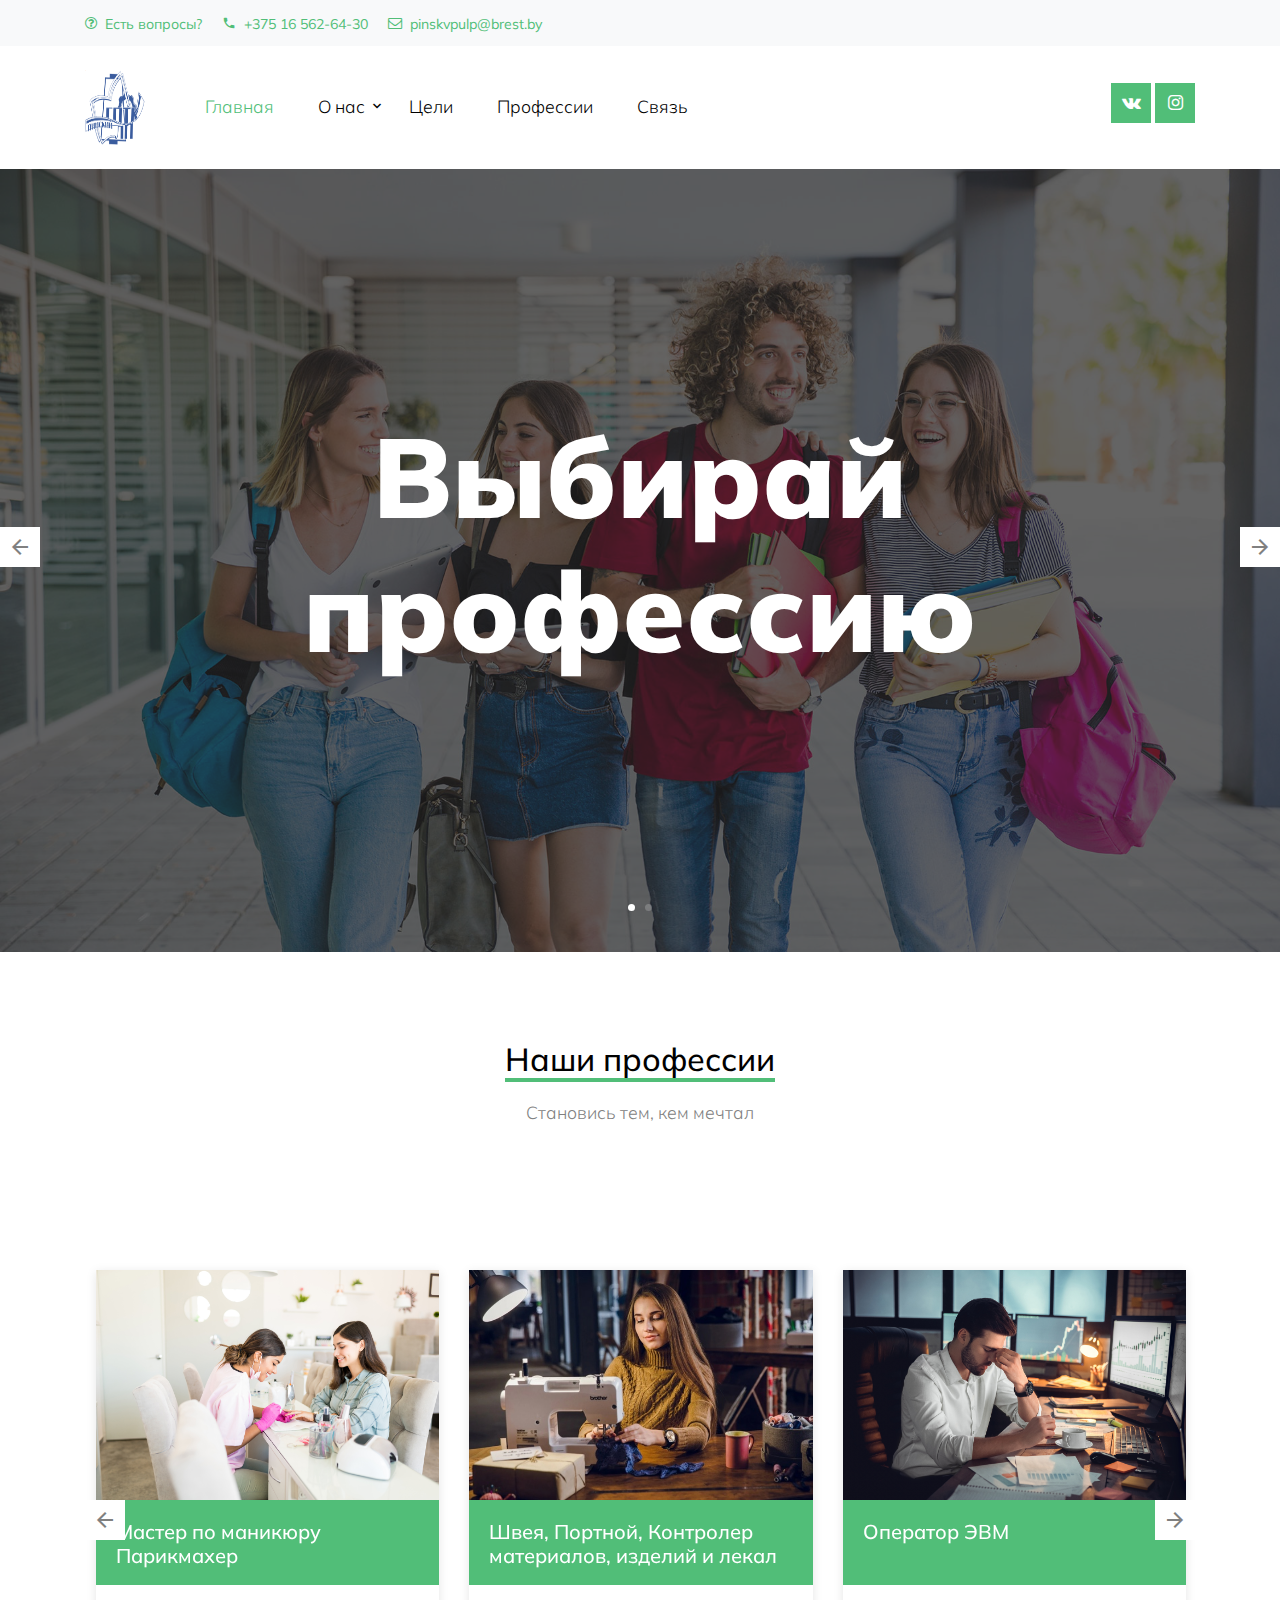
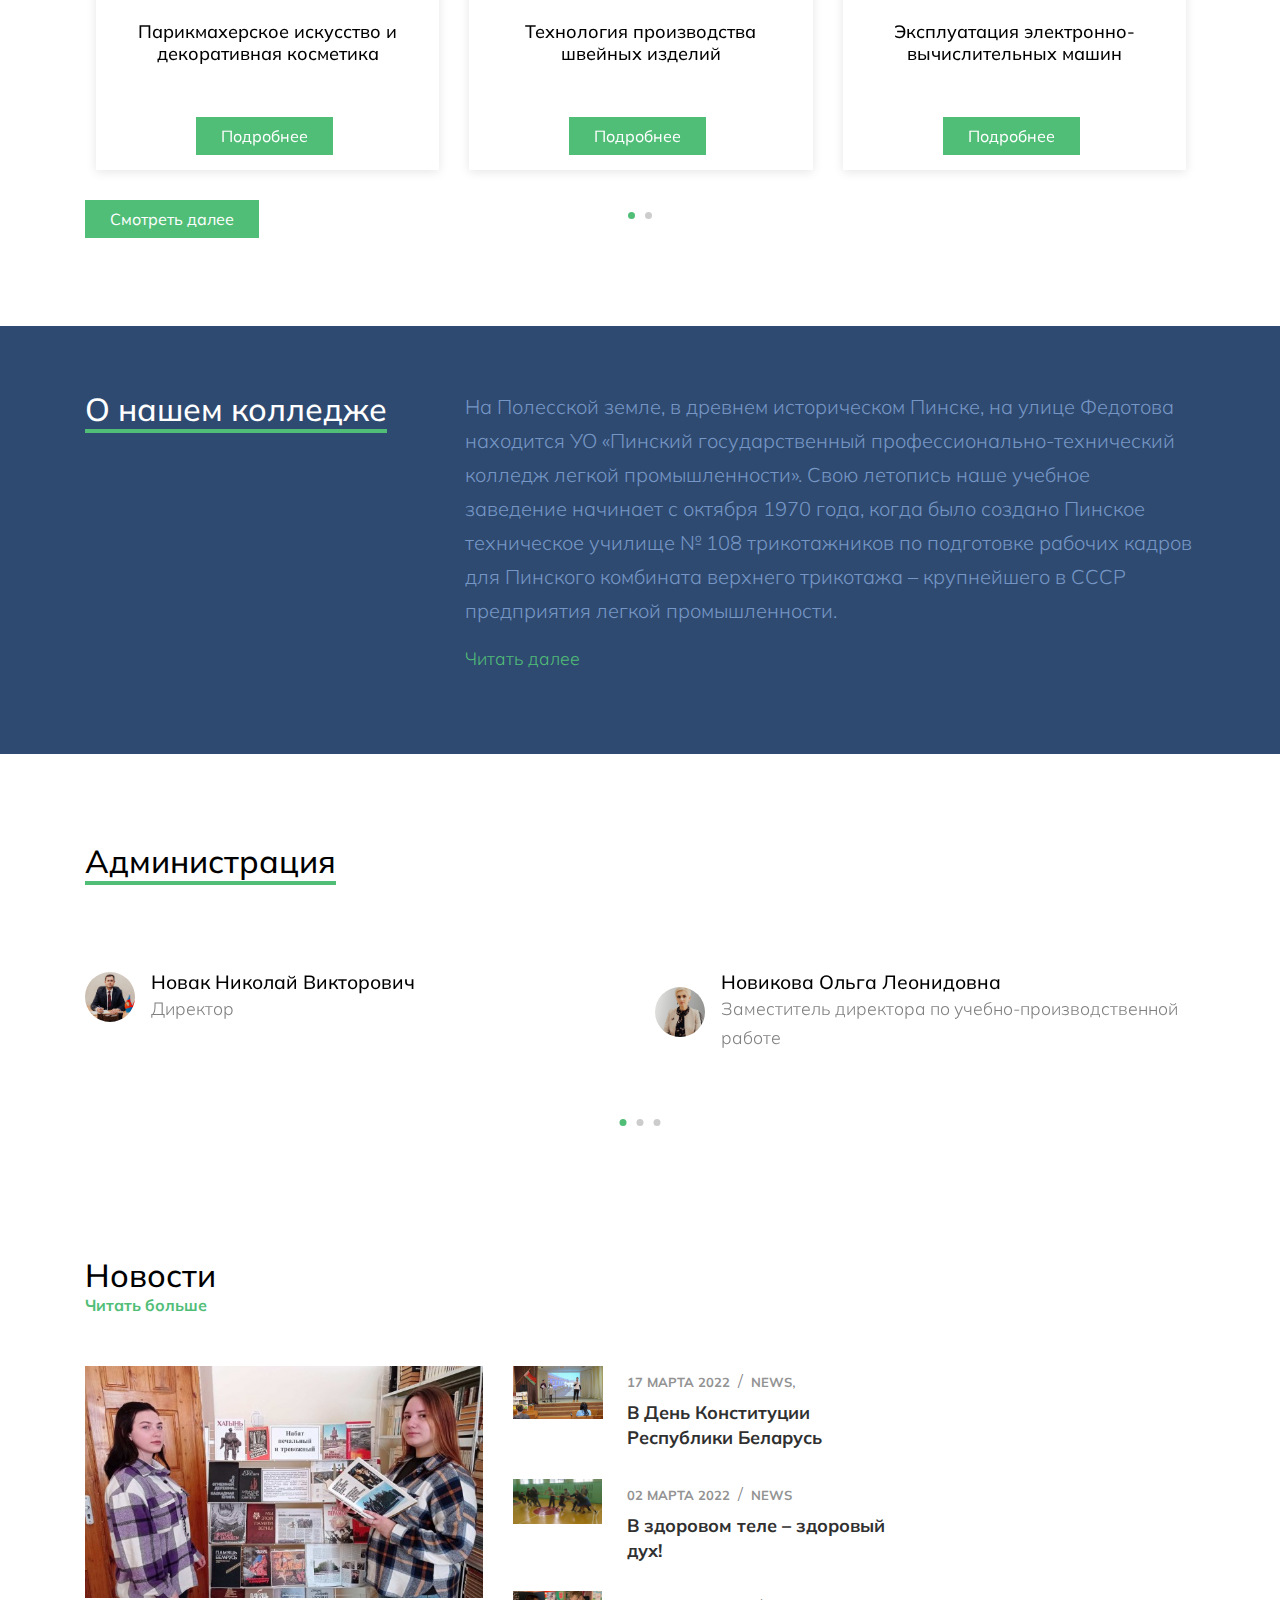
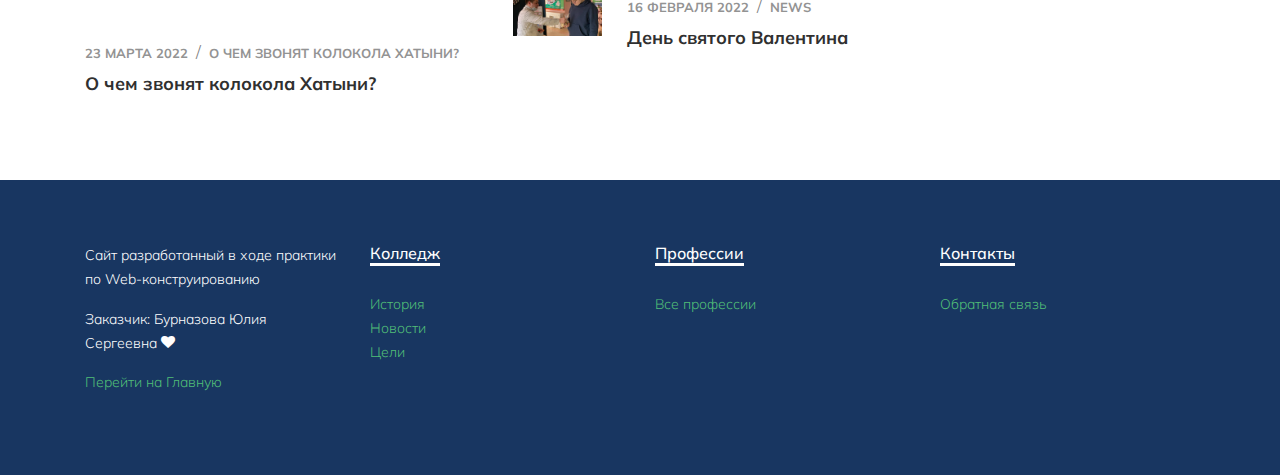
==== index.html @ fda90a4e "Add files via upload" ====
<!DOCTYPE html>
<html lang="en">

<head>
  <title>Выбирай профессию &mdash; выбирай будущее</title>
  <meta charset="utf-8">
  <meta name="viewport" content="width=device-width, initial-scale=1, shrink-to-fit=no">


  <link href="https://fonts.googleapis.com/css?family=Muli:300,400,700,900" rel="stylesheet">
  <link rel="stylesheet" href="fonts/icomoon/style.css">

  <link rel="stylesheet" href="css/bootstrap.min.css">
  <link rel="stylesheet" href="css/jquery-ui.css">
  <link rel="stylesheet" href="css/owl.carousel.min.css">
  <link rel="stylesheet" href="css/owl.theme.default.min.css">
  <link rel="stylesheet" href="css/owl.theme.default.min.css">

  <link rel="stylesheet" href="css/jquery.fancybox.min.css">

  <link rel="stylesheet" href="css/bootstrap-datepicker.css">

  <link rel="stylesheet" href="fonts/flaticon/font/flaticon.css">

  <link rel="stylesheet" href="css/aos.css">
  <link href="css/jquery.mb.YTPlayer.min.css" media="all" rel="stylesheet" type="text/css">

  <link rel="stylesheet" href="css/style.css">



</head>

<body data-spy="scroll" data-target=".site-navbar-target" data-offset="300">

  <div class="site-wrap">

    <div class="site-mobile-menu site-navbar-target">
      <div class="site-mobile-menu-header">
        <div class="site-mobile-menu-close mt-3">
          <span class="icon-close2 js-menu-toggle"></span>
        </div>
      </div>
      <div class="site-mobile-menu-body"></div>
    </div>


    <div class="py-2 bg-light">
      <div class="container">
        <div class="row align-items-center">
          <div class="col-lg-9 d-none d-lg-block">
            <a href="#" class="small mr-3"><span class="icon-question-circle-o mr-2"></span>Есть вопросы?</a> 
            <a href="#" class="small mr-3"><span class="icon-phone2 mr-2"></span>+375 16 562-64-30</a> 
            <a href="contact.html" class="small mr-3"><span class="icon-envelope-o mr-2"></span>pinskvpulp@brest.by</a> 
          </div>
        </div>
      </div>
    </div>
    <header class="site-navbar py-4 js-sticky-header site-navbar-target" role="banner">

      <div class="container">
        <div class="d-flex align-items-center">
          <div class="site-logo">
            <a href="index.html" class="d-block">
              <img src="images/logo.jpg" alt="Image" class="img-fluid bsimg">
            </a>
          </div>
          <div class="mr-auto">
            <nav class="site-navigation position-relative text-right" role="navigation">
              <ul class="site-menu main-menu js-clone-nav mr-auto d-none d-lg-block">
                <li class="active">
                  <a href="index.html" class="nav-link text-left">Главная</a>
                </li>
                <li class="has-children">
                  <a href="about.html" class="nav-link text-left">О нас</a>
                  <ul class="dropdown">
                    <li><a href="teachers.html">Учителя</a></li>
                    <li><a href="about.html">Колледж</a></li>
                  </ul>
                </li>
                <li>
                  <a href="admissions.html" class="nav-link text-left">Цели</a>
                </li>
                <li>
                  <a href="courses.html" class="nav-link text-left">Профессии</a>
                </li>
                <li>
                    <a href="contact.html" class="nav-link text-left">Связь</a>
                  </li>
              </ul>                                                                                                                                                                                                                                                                                          </ul>
            </nav>

          </div>
          <div class="ml-auto">
            <div class="social-wrap">
              <a href="https://vk.com/pinskgptklp"><span class="icon-vk"></span></a>
              <a href="#"><span class="icon-instagram"></span></a>
              

              <a href="#" class="d-inline-block d-lg-none site-menu-toggle js-menu-toggle text-black"><span
                class="icon-menu h3"></span></a>
            </div>
          </div>
         
        </div>
      </div>

    </header>

    
    <div class="hero-slide owl-carousel site-blocks-cover">
      <div class="intro-section" style="background-image: url('images/hero_1.jpg');">
        <div class="container">
          <div class="row align-items-center">
            <div class="col-lg-12 mx-auto text-center" data-aos="fade-up">
              <h1>Выбирай профессию</h1>
            </div>
          </div>
        </div>
      </div>

      <div class="intro-section" style="background-image: url('images/hero_1.jpg');">
        <div class="container">
          <div class="row align-items-center">
            <div class="col-lg-12 mx-auto text-center" data-aos="fade-up">
              <h1>Выбирай будущее</h1>
            </div>
          </div>
        </div>
      </div>

    </div>
    

    <div></div>
    

    <!-- Слайдер с процессиями -->
    <div class="site-section">
      <div class="container">


        <div class="row mb-5 justify-content-center text-center">
          <div class="col-lg-6 mb-5">
            <h2 class="section-title-underline mb-3">
              <span>Наши профессии</span>
            </h2>
            <p>Становись тем, кем мечтал</p>
          </div>
        </div>

        <div class="row">
          <div class="col-12">
              <div class="owl-slide-3 owl-carousel cart-prof">
                  <div class="course-1-item cart-profid">
                    <figure class="thumnail">
                      <a href="course-single.html"><img src="images/prof/manic.jpg" alt="Image" class="img-fluid img-cart "></a>
                      
                      <div class="category"><h3>Мастер по маникюру Парикмахер
                        
                        </h3></div>  
                    </figure>
                    <div class="course-1-content pb-4">
                      <h2>Парикмахерское искусство и декоративная косметика</h2>
                   
                      
                      <p><a href="course-single.html" class="btn btn-primary rounded-0 px-4 course-btn ">Подробнее</a></p>
                    </div>
                  </div>
      
                  <div class="course-1-item cart-profid">
                    <figure class="thumnail">
                      <a href="course-single.html"><img src="images/prof/shveia.jpg " alt="Image" class="img-fluid img-cart"></a>
                      
                      <div class="category"><h3>Швея, Портной, Контролер материалов, изделий и лекал </h3></div>  
                    </figure>
                    <div class="course-1-content pb-4">
                      <h2>Технология производства швейных изделий</h2>  
                      <p><a href="course-single.html" class="btn btn-primary rounded-0 px-4 course-btn">Подробнее</a></p>
                    </div>
                  </div>
      
                  <div class="course-1-item cart-profid">
                    <figure class="thumnail">
                      <a href="course-single.html"><img src="images/prof/operator.jpg" alt="Image" class="img-fluid img-cart"></a>
                     
                      <div class="category"><h3>Оператор ЭВМ</h3></div>  
                    </figure>
                    <div class="course-1-content pb-4">
                      <h2>Эксплуатация электронно-вычислительных машин</h2>
                    
                      <p><a href="courses-single.html" class="btn btn-primary rounded-0 px-4 course-btn">Подробнее</a></p>
                    </div>
                  </div>

                  <div class="course-1-item cart-profid">
                    <figure class="thumnail">
                        <a href="course-single.html"><img src="images/prof/programmist.jpg" alt="Image" class="img-fluid img-cart"></a>
                     
                      <div class="category"><h3>Техник-программист</h3></div>  
                    </figure>
                    <div class="course-1-content pb-4">
                      <h2>Техник-программист</h2>
                 
                      <p><a href="course-single.html" class="btn btn-primary rounded-0 px-4 course-btn">Подробнее</a></p>
                    </div>
                  </div>
      
                  <div class="course-1-item cart-profid">
                    <figure class="thumnail">
                        <a href="course-single.html"><img src="images/prof/vyzanie.jpg" alt="Image" class="img-fluid img-cart"></a>
                      
                      <div class="category text-"><h3>Вязальщица</h3></div>  
                    </figure>
                    <div class="course-1-content pb-4">
                      <h2>Вязальщица</h2>
                     
                      <p><a href="course-single.html" class="btn btn-primary rounded-0 px-4 course-btn">Подробнее</a></p>
                    </div>
                  </div>
      
                  <div class="course-1-item cart-profid">
                    <figure class="thumnail">
                        <a href="course-single.html"><img src="images/prof/texnic.jpg" alt="Image" class="img-fluid img-cart"></a>
                    
                      <div class="category"><h3>Техник-технолог  Мастер производственного обучения</h3></div>  
                    </figure>
                    <div class="course-1-content pb-4">
                      <h2>Техник-технолог</h2>
                  
                      <p><a href="course-single.html" class="btn btn-primary rounded-0 px-4 course-btn">Подробнее</a></p>
                    </div>
                  </div>
      
              </div>
              <a href="courses.html" class="btn btn-primary rounded-0 px-4">Смотреть далее</a>
      
          </div>
        
        </div>

        
        
      </div>
    </div>

    

    <!-- О нашем Колледже -->
    <div class="section-bg style-1" style="background-image: url('images/about_1.jpg');">
      <div class="container">
        <div class="row">
          <div class="col-lg-4">
            <h2 class="section-title-underline style-2">
              <span>О нашем колледже</span>
            </h2>
          </div>
          <div class="col-lg-8">
            <p class="lead">На Полесской земле, в древнем историческом Пинске, на улице Федотова находится УО «Пинский государственный профессионально-технический колледж легкой промышленности». Свою летопись наше учебное заведение начинает с октября 1970 года, когда было создано Пинское техническое училище № 108 трикотажников по подготовке рабочих кадров для Пинского комбината верхнего трикотажа – крупнейшего в СССР предприятия легкой промышленности.</p>
            
            <p><a href="admissions.html
              ">Читать далее</a></p>
          </div>
        </div>
      </div>
    </div>

   <!-- Администрация -->
  <div class="site-section">
      <div class="container">
        <div class="row mb-5">
          <div class="col-lg-4">
            <h2 class="section-title-underline">
              <span>Администрация</span>
            </h2>
          </div>
        </div>


        <div class="owl-slide owl-carousel">

          <div class="ftco-testimonial-1">
            <div class="ftco-testimonial-vcard d-flex align-items-center mb-4">
              <img src="images/person_1.jpg" alt="Image" class="img-fluid mr-3">
              <div>
                <h3>Новак Николай Викторович</h3>
                <span>Директор</span>
              </div>
            </div>
            
          </div>

          <div class="ftco-testimonial-1">
            <div class="ftco-testimonial-vcard d-flex align-items-center mb-4">
              <img src="images/person_2.jpg" alt="Image" class="img-fluid mr-3">
              <div>
                <h3>Новикова Ольга Леонидовна</h3>
                <span>Заместитель директора по учебно-производственной работе</span>
              </div>
            </div>
          </div>

          <div class="ftco-testimonial-1">
            <div class="ftco-testimonial-vcard d-flex align-items-center mb-4">
              <img src="images/person_3.jpg" alt="Image" class="img-fluid mr-3">
              <div>
                <h3>Курильчик Николай Васильевич</h3>
                <span>Заместитель директора по учебной работе</span>
              </div>
            </div>
          </div>

          <div class="ftco-testimonial-1">
            <div class="ftco-testimonial-vcard d-flex align-items-center mb-4">
              <img src="images/person_4.jpg" alt="Image" class="img-fluid mr-3">
              <div>
                <h3>Кулеш Эрика Эрнестовна</h3>
                <span>Заместитель директора по учебно-воспитательной работе</span>
              </div>
            </div>
        
          </div>

          <div class="ftco-testimonial-1">
            <div class="ftco-testimonial-vcard d-flex align-items-center mb-4">
              <img src="images/person_5.jpg" alt="Image" class="img-fluid mr-3">
              <div>
                <h3>Грамович Александр Васильевич</h3>
                <span>Заместитель директора по административно- хозяйственной работе</span>
              </div>
            </div>
          
          </div>

          <div class="ftco-testimonial-1">
            <div class="ftco-testimonial-vcard d-flex align-items-center mb-4">
              <img src="images/person_6.jpg" alt="Image" class="img-fluid mr-3">
              <div>
                <h3>Грамович Елена Евгеньевна</h3>
                <span>Старший мастер</span>
              </div>
            </div>
           
          </div>

        </div>
        
      </div>
    </div>
    

  


    <!-- Новости -->
    
    <div class="news-updates">
      <div class="container">
         
        <div class="row">
          <div class="col-lg-9">
             <div class="section-heading">
              <h2 class="text-black">Новости</h2>
              <a href="#">Читать больше</a>
            </div>
            <div class="row">
              <div class="col-lg-6">
                <div class="post-entry-big">
                  <a href="news-single.html" class="img-link"><img src="images/blog_large_1.jpg" alt="Image" class="img-fluid"></a>
                  <div class="post-content">
                    <div class="post-meta"> 
                      <a href="#">23 МАРТА 2022</a>
                      <span class="mx-1">/</span>
                      <a href="#">О чем звонят колокола Хатыни?</a>
                    </div>
                    <h3 class="post-heading"><a href="news-single.html">О чем звонят колокола Хатыни?</a></h3>
                  </div>
                </div>
              </div>
              <div class="col-lg-6">
                <div class="post-entry-big horizontal d-flex mb-4">
                  <a href="news-single.html" class="img-link mr-4"><img src="images/blog_large_2.jpg" alt="Image" class="img-fluid"></a>
                  <div class="post-content">
                    <div class="post-meta">
                      <a href="#">17 МАРТА 2022</a>
                      <span class="mx-1">/</span>
                      <a href="#">News</a>, 
                    </div>
                    <h3 class="post-heading"><a href="news-single.html">В День Конституции Республики Беларусь  </a></h3>
                  </div>
                </div>

                <div class="post-entry-big horizontal d-flex mb-4">
                  <a href="news-single.html" class="img-link mr-4"><img src="images/blog_large_3.jpg" alt="Image" class="img-fluid"></a>
                  <div class="post-content">
                    <div class="post-meta">
                      <a href="#">02 МАРТА 2022</a>
                      <span class="mx-1">/</span>
                      <a href="#">News</a>
                    </div>
                    <h3 class="post-heading"><a href="news-single.html">В здоровом теле – здоровый дух!</a></h3>
                  </div>
                </div>

                <div class="post-entry-big horizontal d-flex mb-4">
                  <a href="news-single.html" class="img-link mr-4"><img src="images/blog_large_4.jpg" alt="Image" class="img-fluid"></a>
                  <div class="post-content">
                    <div class="post-meta">
                      <a href="#">16 ФЕВРАЛЯ 2022</a>
                      <span class="mx-1">/</span>
                      <a href="#">News</a>
                    </div>
                    <h3 class="post-heading"><a href="news-single.html">День святого Валентина</a></h3>
                  </div>
                </div>
              </div>
            </div>
          </div>
          <!-- <div class="col-lg-3">         --///Video
            <div class="section-heading">
              <h2 class="text-black">Campus Videos</h2>
              <a href="#">View All Videos</a>
            </div>
            <a href="https://vimeo.com/45830194" class="video-1 mb-4" data-fancybox="" data-ratio="2">
              <span class="play">
                <span class="icon-play"></span>
              </span>
              <img src="images/course_5.jpg" alt="Image" class="img-fluid">
            </a>
            <a href="https://vimeo.com/45830194" class="video-1 mb-4" data-fancybox="" data-ratio="2">
                <span class="play">
                  <span class="icon-play"></span>
                </span>
                <img src="images/course_5.jpg" alt="Image" class="img-fluid">
              </a>
          </div>-->
        </div>
      </div>
    </div> 

     

    <div class="footer">
      <div class="container">
        <div class="row">
          <div class="col-lg-3">
            <p>Сайт разработанный в ходе практики по Web-конструированию</p>
            <p>Заказчик: Бурназова Юлия Сергеевна <i class="icon-heart" aria-hidden="true"></i></p>
            <p><a href="#">Перейти на Главную</a></p>
          </div>
          <div class="col-lg-3">
            <h3 class="footer-heading"><span>Колледж</span></h3>
            <ul class="list-unstyled">
              <li><a href="about.html">История</a></li>
              <li><a href="#">Новости</a></li>
              <li><a href="admissions.html">Цели</a></li>
            </ul>
          </div>
          <div class="col-lg-3">
            <h3 class="footer-heading"><span>Профессии</span></h3>
            <ul class="list-unstyled">
              <li><a href="#">Все профессии</a></li>
             
            </ul>
          </div>
          <div class="col-lg-3">
            <h3 class="footer-heading"><span>Контакты</span></h3>
            <ul class="list-unstyled">
              <li><a href="#">Обратная связь</a></li>
           
            </ul>
          </div>
        </div>

        
      </div>
    </div>
    

  </div>
  <!-- .site-wrap -->


  <!-- loader -->
  <div id="loader" class="show fullscreen"><svg class="circular" width="48px" height="48px"><circle class="path-bg" cx="24" cy="24" r="22" fill="none" stroke-width="4" stroke="#eeeeee"/><circle class="path" cx="24" cy="24" r="22" fill="none" stroke-width="4" stroke-miterlimit="10" stroke="#51be78"/></svg></div>

  <script src="js/jquery-3.3.1.min.js"></script>
  <script src="js/jquery-migrate-3.0.1.min.js"></script>
  <script src="js/jquery-ui.js"></script>
  <script src="js/popper.min.js"></script>
  <script src="js/bootstrap.min.js"></script>
  <script src="js/owl.carousel.min.js"></script>
  <script src="js/jquery.stellar.min.js"></script>
  <script src="js/jquery.countdown.min.js"></script>
  <script src="js/bootstrap-datepicker.min.js"></script>
  <script src="js/jquery.easing.1.3.js"></script>
  <script src="js/aos.js"></script>
  <script src="js/jquery.fancybox.min.js"></script>
  <script src="js/jquery.sticky.js"></script>
  <script src="js/jquery.mb.YTPlayer.min.js"></script>




  <script src="js/main.js"></script>

</body>

</html>
---- fonts/icomoon/style.css ----
@font-face {
  font-family: 'icomoon';
  src:  url('fonts/icomoon.eot?10si43');
  src:  url('fonts/icomoon.eot?10si43#iefix') format('embedded-opentype'),
    url('fonts/icomoon.ttf?10si43') format('truetype'),
    url('fonts/icomoon.woff?10si43') format('woff'),
    url('fonts/icomoon.svg?10si43#icomoon') format('svg');
  font-weight: normal;
  font-style: normal;
}

[class^="icon-"], [class*=" icon-"] {
  /* use !important to prevent issues with browser extensions that change fonts */
  font-family: 'icomoon' !important;
  speak: none;
  font-style: normal;
  font-weight: normal;
  font-variant: normal;
  text-transform: none;
  line-height: 1;

  /* Better Font Rendering =========== */
  -webkit-font-smoothing: antialiased;
  -moz-osx-font-smoothing: grayscale;
}

.icon-asterisk:before {
  content: "\f069";
}
.icon-plus:before {
  content: "\f067";
}
.icon-question:before {
  content: "\f128";
}
.icon-minus:before {
  content: "\f068";
}
.icon-glass:before {
  content: "\f000";
}
.icon-music:before {
  content: "\f001";
}
.icon-search:before {
  content: "\f002";
}
.icon-envelope-o:before {
  content: "\f003";
}
.icon-heart:before {
  content: "\f004";
}
.icon-star:before {
  content: "\f005";
}
.icon-star-o:before {
  content: "\f006";
}
.icon-user:before {
  content: "\f007";
}
.icon-film:before {
  content: "\f008";
}
.icon-th-large:before {
  content: "\f009";
}
.icon-th:before {
  content: "\f00a";
}
.icon-th-list:before {
  content: "\f00b";
}
.icon-check:before {
  content: "\f00c";
}
.icon-close:before {
  content: "\f00d";
}
.icon-remove:before {
  content: "\f00d";
}
.icon-times:before {
  content: "\f00d";
}
.icon-search-plus:before {
  content: "\f00e";
}
.icon-search-minus:before {
  content: "\f010";
}
.icon-power-off:before {
  content: "\f011";
}
.icon-signal:before {
  content: "\f012";
}
.icon-cog:before {
  content: "\f013";
}
.icon-gear:before {
  content: "\f013";
}
.icon-trash-o:before {
  content: "\f014";
}
.icon-home:before {
  content: "\f015";
}
.icon-file-o:before {
  content: "\f016";
}
.icon-clock-o:before {
  content: "\f017";
}
.icon-road:before {
  content: "\f018";
}
.icon-download:before {
  content: "\f019";
}
.icon-arrow-circle-o-down:before {
  content: "\f01a";
}
.icon-arrow-circle-o-up:before {
  content: "\f01b";
}
.icon-inbox:before {
  content: "\f01c";
}
.icon-play-circle-o:before {
  content: "\f01d";
}
.icon-repeat:before {
  content: "\f01e";
}
.icon-rotate-right:before {
  content: "\f01e";
}
.icon-refresh:before {
  content: "\f021";
}
.icon-list-alt:before {
  content: "\f022";
}
.icon-lock:before {
  content: "\f023";
}
.icon-flag:before {
  content: "\f024";
}
.icon-headphones:before {
  content: "\f025";
}
.icon-volume-off:before {
  content: "\f026";
}
.icon-volume-down:before {
  content: "\f027";
}
.icon-volume-up:before {
  content: "\f028";
}
.icon-qrcode:before {
  content: "\f029";
}
.icon-barcode:before {
  content: "\f02a";
}
.icon-tag:before {
  content: "\f02b";
}
.icon-tags:before {
  content: "\f02c";
}
.icon-book:before {
  content: "\f02d";
}
.icon-bookmark:before {
  content: "\f02e";
}
.icon-print:before {
  content: "\f02f";
}
.icon-camera:before {
  content: "\f030";
}
.icon-font:before {
  content: "\f031";
}
.icon-bold:before {
  content: "\f032";
}
.icon-italic:before {
  content: "\f033";
}
.icon-text-height:before {
  content: "\f034";
}
.icon-text-width:before {
  content: "\f035";
}
.icon-align-left:before {
  content: "\f036";
}
.icon-align-center:before {
  content: "\f037";
}
.icon-align-right:before {
  content: "\f038";
}
.icon-align-justify:before {
  content: "\f039";
}
.icon-list:before {
  content: "\f03a";
}
.icon-dedent:before {
  content: "\f03b";
}
.icon-outdent:before {
  content: "\f03b";
}
.icon-indent:before {
  content: "\f03c";
}
.icon-video-camera:before {
  content: "\f03d";
}
.icon-image:before {
  content: "\f03e";
}
.icon-photo:before {
  content: "\f03e";
}
.icon-picture-o:before {
  content: "\f03e";
}
.icon-pencil:before {
  content: "\f040";
}
.icon-map-marker:before {
  content: "\f041";
}
.icon-adjust:before {
  content: "\f042";
}
.icon-tint:before {
  content: "\f043";
}
.icon-edit:before {
  content: "\f044";
}
.icon-pencil-square-o:before {
  content: "\f044";
}
.icon-share-square-o:before {
  content: "\f045";
}
.icon-check-square-o:before {
  content: "\f046";
}
.icon-arrows:before {
  content: "\f047";
}
.icon-step-backward:before {
  content: "\f048";
}
.icon-fast-backward:before {
  content: "\f049";
}
.icon-backward:before {
  content: "\f04a";
}
.icon-play:before {
  content: "\f04b";
}
.icon-pause:before {
  content: "\f04c";
}
.icon-stop:before {
  content: "\f04d";
}
.icon-forward:before {
  content: "\f04e";
}
.icon-fast-forward:before {
  content: "\f050";
}
.icon-step-forward:before {
  content: "\f051";
}
.icon-eject:before {
  content: "\f052";
}
.icon-chevron-left:before {
  content: "\f053";
}
.icon-chevron-right:before {
  content: "\f054";
}
.icon-plus-circle:before {
  content: "\f055";
}
.icon-minus-circle:before {
  content: "\f056";
}
.icon-times-circle:before {
  content: "\f057";
}
.icon-check-circle:before {
  content: "\f058";
}
.icon-question-circle:before {
  content: "\f059";
}
.icon-info-circle:before {
  content: "\f05a";
}
.icon-crosshairs:before {
  content: "\f05b";
}
.icon-times-circle-o:before {
  content: "\f05c";
}
.icon-check-circle-o:before {
  content: "\f05d";
}
.icon-ban:before {
  content: "\f05e";
}
.icon-arrow-left:before {
  content: "\f060";
}
.icon-arrow-right:before {
  content: "\f061";
}
.icon-arrow-up:before {
  content: "\f062";
}
.icon-arrow-down:before {
  content: "\f063";
}
.icon-mail-forward:before {
  content: "\f064";
}
.icon-share:before {
  content: "\f064";
}
.icon-expand:before {
  content: "\f065";
}
.icon-compress:before {
  content: "\f066";
}
.icon-exclamation-circle:before {
  content: "\f06a";
}
.icon-gift:before {
  content: "\f06b";
}
.icon-leaf:before {
  content: "\f06c";
}
.icon-fire:before {
  content: "\f06d";
}
.icon-eye:before {
  content: "\f06e";
}
.icon-eye-slash:before {
  content: "\f070";
}
.icon-exclamation-triangle:before {
  content: "\f071";
}
.icon-warning:before {
  content: "\f071";
}
.icon-plane:before {
  content: "\f072";
}
.icon-calendar:before {
  content: "\f073";
}
.icon-random:before {
  content: "\f074";
}
.icon-comment:before {
  content: "\f075";
}
.icon-magnet:before {
  content: "\f076";
}
.icon-chevron-up:before {
  content: "\f077";
}
.icon-chevron-down:before {
  content: "\f078";
}
.icon-retweet:before {
  content: "\f079";
}
.icon-shopping-cart:before {
  content: "\f07a";
}
.icon-folder:before {
  content: "\f07b";
}
.icon-folder-open:before {
  content: "\f07c";
}
.icon-arrows-v:before {
  content: "\f07d";
}
.icon-arrows-h:before {
  content: "\f07e";
}
.icon-bar-chart:before {
  content: "\f080";
}
.icon-bar-chart-o:before {
  content: "\f080";
}
.icon-twitter-square:before {
  content: "\f081";
}
.icon-facebook-square:before {
  content: "\f082";
}
.icon-camera-retro:before {
  content: "\f083";
}
.icon-key:before {
  content: "\f084";
}
.icon-cogs:before {
  content: "\f085";
}
.icon-gears:before {
  content: "\f085";
}
.icon-comments:before {
  content: "\f086";
}
.icon-thumbs-o-up:before {
  content: "\f087";
}
.icon-thumbs-o-down:before {
  content: "\f088";
}
.icon-star-half:before {
  content: "\f089";
}
.icon-heart-o:before {
  content: "\f08a";
}
.icon-sign-out:before {
  content: "\f08b";
}
.icon-linkedin-square:before {
  content: "\f08c";
}
.icon-thumb-tack:before {
  content: "\f08d";
}
.icon-external-link:before {
  content: "\f08e";
}
.icon-sign-in:before {
  content: "\f090";
}
.icon-trophy:before {
  content: "\f091";
}
.icon-github-square:before {
  content: "\f092";
}
.icon-upload:before {
  content: "\f093";
}
.icon-lemon-o:before {
  content: "\f094";
}
.icon-phone:before {
  content: "\f095";
}
.icon-square-o:before {
  content: "\f096";
}
.icon-bookmark-o:before {
  content: "\f097";
}
.icon-phone-square:before {
  content: "\f098";
}
.icon-twitter:before {
  content: "\f099";
}
.icon-facebook:before {
  content: "\f09a";
}
.icon-facebook-f:before {
  content: "\f09a";
}
.icon-github:before {
  content: "\f09b";
}
.icon-unlock:before {
  content: "\f09c";
}
.icon-credit-card:before {
  content: "\f09d";
}
.icon-feed:before {
  content: "\f09e";
}
.icon-rss:before {
  content: "\f09e";
}
.icon-hdd-o:before {
  content: "\f0a0";
}
.icon-bullhorn:before {
  content: "\f0a1";
}
.icon-bell-o:before {
  content: "\f0a2";
}
.icon-certificate:before {
  content: "\f0a3";
}
.icon-hand-o-right:before {
  content: "\f0a4";
}
.icon-hand-o-left:before {
  content: "\f0a5";
}
.icon-hand-o-up:before {
  content: "\f0a6";
}
.icon-hand-o-down:before {
  content: "\f0a7";
}
.icon-arrow-circle-left:before {
  content: "\f0a8";
}
.icon-arrow-circle-right:before {
  content: "\f0a9";
}
.icon-arrow-circle-up:before {
  content: "\f0aa";
}
.icon-arrow-circle-down:before {
  content: "\f0ab";
}
.icon-globe:before {
  content: "\f0ac";
}
.icon-wrench:before {
  content: "\f0ad";
}
.icon-tasks:before {
  content: "\f0ae";
}
.icon-filter:before {
  content: "\f0b0";
}
.icon-briefcase:before {
  content: "\f0b1";
}
.icon-arrows-alt:before {
  content: "\f0b2";
}
.icon-group:before {
  content: "\f0c0";
}
.icon-users:before {
  content: "\f0c0";
}
.icon-chain:before {
  content: "\f0c1";
}
.icon-link:before {
  content: "\f0c1";
}
.icon-cloud:before {
  content: "\f0c2";
}
.icon-flask:before {
  content: "\f0c3";
}
.icon-cut:before {
  content: "\f0c4";
}
.icon-scissors:before {
  content: "\f0c4";
}
.icon-copy:before {
  content: "\f0c5";
}
.icon-files-o:before {
  content: "\f0c5";
}
.icon-paperclip:before {
  content: "\f0c6";
}
.icon-floppy-o:before {
  content: "\f0c7";
}
.icon-save:before {
  content: "\f0c7";
}
.icon-square:before {
  content: "\f0c8";
}
.icon-bars:before {
  content: "\f0c9";
}
.icon-navicon:before {
  content: "\f0c9";
}
.icon-reorder:before {
  content: "\f0c9";
}
.icon-list-ul:before {
  content: "\f0ca";
}
.icon-list-ol:before {
  content: "\f0cb";
}
.icon-strikethrough:before {
  content: "\f0cc";
}
.icon-underline:before {
  content: "\f0cd";
}
.icon-table:before {
  content: "\f0ce";
}
.icon-magic:before {
  content: "\f0d0";
}
.icon-truck:before {
  content: "\f0d1";
}
.icon-pinterest:before {
  content: "\f0d2";
}
.icon-pinterest-square:before {
  content: "\f0d3";
}
.icon-google-plus-square:before {
  content: "\f0d4";
}
.icon-google-plus:before {
  content: "\f0d5";
}
.icon-money:before {
  content: "\f0d6";
}
.icon-caret-down:before {
  content: "\f0d7";
}
.icon-caret-up:before {
  content: "\f0d8";
}
.icon-caret-left:before {
  content: "\f0d9";
}
.icon-caret-right:before {
  content: "\f0da";
}
.icon-columns:before {
  content: "\f0db";
}
.icon-sort:before {
  content: "\f0dc";
}
.icon-unsorted:before {
  content: "\f0dc";
}
.icon-sort-desc:before {
  content: "\f0dd";
}
.icon-sort-down:before {
  content: "\f0dd";
}
.icon-sort-asc:before {
  content: "\f0de";
}
.icon-sort-up:before {
  content: "\f0de";
}
.icon-envelope:before {
  content: "\f0e0";
}
.icon-linkedin:before {
  content: "\f0e1";
}
.icon-rotate-left:before {
  content: "\f0e2";
}
.icon-undo:before {
  content: "\f0e2";
}
.icon-gavel:before {
  content: "\f0e3";
}
.icon-legal:before {
  content: "\f0e3";
}
.icon-dashboard:before {
  content: "\f0e4";
}
.icon-tachometer:before {
  content: "\f0e4";
}
.icon-comment-o:before {
  content: "\f0e5";
}
.icon-comments-o:before {
  content: "\f0e6";
}
.icon-bolt:before {
  content: "\f0e7";
}
.icon-flash:before {
  content: "\f0e7";
}
.icon-sitemap:before {
  content: "\f0e8";
}
.icon-umbrella:before {
  content: "\f0e9";
}
.icon-clipboard:before {
  content: "\f0ea";
}
.icon-paste:before {
  content: "\f0ea";
}
.icon-lightbulb-o:before {
  content: "\f0eb";
}
.icon-exchange:before {
  content: "\f0ec";
}
.icon-cloud-download:before {
  content: "\f0ed";
}
.icon-cloud-upload:before {
  content: "\f0ee";
}
.icon-user-md:before {
  content: "\f0f0";
}
.icon-stethoscope:before {
  content: "\f0f1";
}
.icon-suitcase:before {
  content: "\f0f2";
}
.icon-bell:before {
  content: "\f0f3";
}
.icon-coffee:before {
  content: "\f0f4";
}
.icon-cutlery:before {
  content: "\f0f5";
}
.icon-file-text-o:before {
  content: "\f0f6";
}
.icon-building-o:before {
  content: "\f0f7";
}
.icon-hospital-o:before {
  content: "\f0f8";
}
.icon-ambulance:before {
  content: "\f0f9";
}
.icon-medkit:before {
  content: "\f0fa";
}
.icon-fighter-jet:before {
  content: "\f0fb";
}
.icon-beer:before {
  content: "\f0fc";
}
.icon-h-square:before {
  content: "\f0fd";
}
.icon-plus-square:before {
  content: "\f0fe";
}
.icon-angle-double-left:before {
  content: "\f100";
}
.icon-angle-double-right:before {
  content: "\f101";
}
.icon-angle-double-up:before {
  content: "\f102";
}
.icon-angle-double-down:before {
  content: "\f103";
}
.icon-angle-left:before {
  content: "\f104";
}
.icon-angle-right:before {
  content: "\f105";
}
.icon-angle-up:before {
  content: "\f106";
}
.icon-angle-down:before {
  content: "\f107";
}
.icon-desktop:before {
  content: "\f108";
}
.icon-laptop:before {
  content: "\f109";
}
.icon-tablet:before {
  content: "\f10a";
}
.icon-mobile:before {
  content: "\f10b";
}
.icon-mobile-phone:before {
  content: "\f10b";
}
.icon-circle-o:before {
  content: "\f10c";
}
.icon-quote-left:before {
  content: "\f10d";
}
.icon-quote-right:before {
  content: "\f10e";
}
.icon-spinner:before {
  content: "\f110";
}
.icon-circle:before {
  content: "\f111";
}
.icon-mail-reply:before {
  content: "\f112";
}
.icon-reply:before {
  content: "\f112";
}
.icon-github-alt:before {
  content: "\f113";
}
.icon-folder-o:before {
  content: "\f114";
}
.icon-folder-open-o:before {
  content: "\f115";
}
.icon-smile-o:before {
  content: "\f118";
}
.icon-frown-o:before {
  content: "\f119";
}
.icon-meh-o:before {
  content: "\f11a";
}
.icon-gamepad:before {
  content: "\f11b";
}
.icon-keyboard-o:before {
  content: "\f11c";
}
.icon-flag-o:before {
  content: "\f11d";
}
.icon-flag-checkered:before {
  content: "\f11e";
}
.icon-terminal:before {
  content: "\f120";
}
.icon-code:before {
  content: "\f121";
}
.icon-mail-reply-all:before {
  content: "\f122";
}
.icon-reply-all:before {
  content: "\f122";
}
.icon-star-half-empty:before {
  content: "\f123";
}
.icon-star-half-full:before {
  content: "\f123";
}
.icon-star-half-o:before {
  content: "\f123";
}
.icon-location-arrow:before {
  content: "\f124";
}
.icon-crop:before {
  content: "\f125";
}
.icon-code-fork:before {
  content: "\f126";
}
.icon-chain-broken:before {
  content: "\f127";
}
.icon-unlink:before {
  content: "\f127";
}
.icon-info:before {
  content: "\f129";
}
.icon-exclamation:before {
  content: "\f12a";
}
.icon-superscript:before {
  content: "\f12b";
}
.icon-subscript:before {
  content: "\f12c";
}
.icon-eraser:before {
  content: "\f12d";
}
.icon-puzzle-piece:before {
  content: "\f12e";
}
.icon-microphone:before {
  content: "\f130";
}
.icon-microphone-slash:before {
  content: "\f131";
}
.icon-shield:before {
  content: "\f132";
}
.icon-calendar-o:before {
  content: "\f133";
}
.icon-fire-extinguisher:before {
  content: "\f134";
}
.icon-rocket:before {
  content: "\f135";
}
.icon-maxcdn:before {
  content: "\f136";
}
.icon-chevron-circle-left:before {
  content: "\f137";
}
.icon-chevron-circle-right:before {
  content: "\f138";
}
.icon-chevron-circle-up:before {
  content: "\f139";
}
.icon-chevron-circle-down:before {
  content: "\f13a";
}
.icon-html5:before {
  content: "\f13b";
}
.icon-css3:before {
  content: "\f13c";
}
.icon-anchor:before {
  content: "\f13d";
}
.icon-unlock-alt:before {
  content: "\f13e";
}
.icon-bullseye:before {
  content: "\f140";
}
.icon-ellipsis-h:before {
  content: "\f141";
}
.icon-ellipsis-v:before {
  content: "\f142";
}
.icon-rss-square:before {
  content: "\f143";
}
.icon-play-circle:before {
  content: "\f144";
}
.icon-ticket:before {
  content: "\f145";
}
.icon-minus-square:before {
  content: "\f146";
}
.icon-minus-square-o:before {
  content: "\f147";
}
.icon-level-up:before {
  content: "\f148";
}
.icon-level-down:before {
  content: "\f149";
}
.icon-check-square:before {
  content: "\f14a";
}
.icon-pencil-square:before {
  content: "\f14b";
}
.icon-external-link-square:before {
  content: "\f14c";
}
.icon-share-square:before {
  content: "\f14d";
}
.icon-compass:before {
  content: "\f14e";
}
.icon-caret-square-o-down:before {
  content: "\f150";
}
.icon-toggle-down:before {
  content: "\f150";
}
.icon-caret-square-o-up:before {
  content: "\f151";
}
.icon-toggle-up:before {
  content: "\f151";
}
.icon-caret-square-o-right:before {
  content: "\f152";
}
.icon-toggle-right:before {
  content: "\f152";
}
.icon-eur:before {
  content: "\f153";
}
.icon-euro:before {
  content: "\f153";
}
.icon-gbp:before {
  content: "\f154";
}
.icon-dollar:before {
  content: "\f155";
}
.icon-usd:before {
  content: "\f155";
}
.icon-inr:before {
  content: "\f156";
}
.icon-rupee:before {
  content: "\f156";
}
.icon-cny:before {
  content: "\f157";
}
.icon-jpy:before {
  content: "\f157";
}
.icon-rmb:before {
  content: "\f157";
}
.icon-yen:before {
  content: "\f157";
}
.icon-rouble:before {
  content: "\f158";
}
.icon-rub:before {
  content: "\f158";
}
.icon-ruble:before {
  content: "\f158";
}
.icon-krw:before {
  content: "\f159";
}
.icon-won:before {
  content: "\f159";
}
.icon-bitcoin:before {
  content: "\f15a";
}
.icon-btc:before {
  content: "\f15a";
}
.icon-file:before {
  content: "\f15b";
}
.icon-file-text:before {
  content: "\f15c";
}
.icon-sort-alpha-asc:before {
  content: "\f15d";
}
.icon-sort-alpha-desc:before {
  content: "\f15e";
}
.icon-sort-amount-asc:before {
  content: "\f160";
}
.icon-sort-amount-desc:before {
  content: "\f161";
}
.icon-sort-numeric-asc:before {
  content: "\f162";
}
.icon-sort-numeric-desc:before {
  content: "\f163";
}
.icon-thumbs-up:before {
  content: "\f164";
}
.icon-thumbs-down:before {
  content: "\f165";
}
.icon-youtube-square:before {
  content: "\f166";
}
.icon-youtube:before {
  content: "\f167";
}
.icon-xing:before {
  content: "\f168";
}
.icon-xing-square:before {
  content: "\f169";
}
.icon-youtube-play:before {
  content: "\f16a";
}
.icon-dropbox:before {
  content: "\f16b";
}
.icon-stack-overflow:before {
  content: "\f16c";
}
.icon-instagram:before {
  content: "\f16d";
}
.icon-flickr:before {
  content: "\f16e";
}
.icon-adn:before {
  content: "\f170";
}
.icon-bitbucket:before {
  content: "\f171";
}
.icon-bitbucket-square:before {
  content: "\f172";
}
.icon-tumblr:before {
  content: "\f173";
}
.icon-tumblr-square:before {
  content: "\f174";
}
.icon-long-arrow-down:before {
  content: "\f175";
}
.icon-long-arrow-up:before {
  content: "\f176";
}
.icon-long-arrow-left:before {
  content: "\f177";
}
.icon-long-arrow-right:before {
  content: "\f178";
}
.icon-apple:before {
  content: "\f179";
}
.icon-windows:before {
  content: "\f17a";
}
.icon-android:before {
  content: "\f17b";
}
.icon-linux:before {
  content: "\f17c";
}
.icon-dribbble:before {
  content: "\f17d";
}
.icon-skype:before {
  content: "\f17e";
}
.icon-foursquare:before {
  content: "\f180";
}
.icon-trello:before {
  content: "\f181";
}
.icon-female:before {
  content: "\f182";
}
.icon-male:before {
  content: "\f183";
}
.icon-gittip:before {
  content: "\f184";
}
.icon-gratipay:before {
  content: "\f184";
}
.icon-sun-o:before {
  content: "\f185";
}
.icon-moon-o:before {
  content: "\f186";
}
.icon-archive:before {
  content: "\f187";
}
.icon-bug:before {
  content: "\f188";
}
.icon-vk:before {
  content: "\f189";
}
.icon-weibo:before {
  content: "\f18a";
}
.icon-renren:before {
  content: "\f18b";
}
.icon-pagelines:before {
  content: "\f18c";
}
.icon-stack-exchange:before {
  content: "\f18d";
}
.icon-arrow-circle-o-right:before {
  content: "\f18e";
}
.icon-arrow-circle-o-left:before {
  content: "\f190";
}
.icon-caret-square-o-left:before {
  content: "\f191";
}
.icon-toggle-left:before {
  content: "\f191";
}
.icon-dot-circle-o:before {
  content: "\f192";
}
.icon-wheelchair:before {
  content: "\f193";
}
.icon-vimeo-square:before {
  content: "\f194";
}
.icon-try:before {
  content: "\f195";
}
.icon-turkish-lira:before {
  content: "\f195";
}
.icon-plus-square-o:before {
  content: "\f196";
}
.icon-space-shuttle:before {
  content: "\f197";
}
.icon-slack:before {
  content: "\f198";
}
.icon-envelope-square:before {
  content: "\f199";
}
.icon-wordpress:before {
  content: "\f19a";
}
.icon-openid:before {
  content: "\f19b";
}
.icon-bank:before {
  content: "\f19c";
}
.icon-institution:before {
  content: "\f19c";
}
.icon-university:before {
  content: "\f19c";
}
.icon-graduation-cap:before {
  content: "\f19d";
}
.icon-mortar-board:before {
  content: "\f19d";
}
.icon-yahoo:before {
  content: "\f19e";
}
.icon-google:before {
  content: "\f1a0";
}
.icon-reddit:before {
  content: "\f1a1";
}
.icon-reddit-square:before {
  content: "\f1a2";
}
.icon-stumbleupon-circle:before {
  content: "\f1a3";
}
.icon-stumbleupon:before {
  content: "\f1a4";
}
.icon-delicious:before {
  content: "\f1a5";
}
.icon-digg:before {
  content: "\f1a6";
}
.icon-pied-piper-pp:before {
  content: "\f1a7";
}
.icon-pied-piper-alt:before {
  content: "\f1a8";
}
.icon-drupal:before {
  content: "\f1a9";
}
.icon-joomla:before {
  content: "\f1aa";
}
.icon-language:before {
  content: "\f1ab";
}
.icon-fax:before {
  content: "\f1ac";
}
.icon-building:before {
  content: "\f1ad";
}
.icon-child:before {
  content: "\f1ae";
}
.icon-paw:before {
  content: "\f1b0";
}
.icon-spoon:before {
  content: "\f1b1";
}
.icon-cube:before {
  content: "\f1b2";
}
.icon-cubes:before {
  content: "\f1b3";
}
.icon-behance:before {
  content: "\f1b4";
}
.icon-behance-square:before {
  content: "\f1b5";
}
.icon-steam:before {
  content: "\f1b6";
}
.icon-steam-square:before {
  content: "\f1b7";
}
.icon-recycle:before {
  content: "\f1b8";
}
.icon-automobile:before {
  content: "\f1b9";
}
.icon-car:before {
  content: "\f1b9";
}
.icon-cab:before {
  content: "\f1ba";
}
.icon-taxi:before {
  content: "\f1ba";
}
.icon-tree:before {
  content: "\f1bb";
}
.icon-spotify:before {
  content: "\f1bc";
}
.icon-deviantart:before {
  content: "\f1bd";
}
.icon-soundcloud:before {
  content: "\f1be";
}
.icon-database:before {
  content: "\f1c0";
}
.icon-file-pdf-o:before {
  content: "\f1c1";
}
.icon-file-word-o:before {
  content: "\f1c2";
}
.icon-file-excel-o:before {
  content: "\f1c3";
}
.icon-file-powerpoint-o:before {
  content: "\f1c4";
}
.icon-file-image-o:before {
  content: "\f1c5";
}
.icon-file-photo-o:before {
  content: "\f1c5";
}
.icon-file-picture-o:before {
  content: "\f1c5";
}
.icon-file-archive-o:before {
  content: "\f1c6";
}
.icon-file-zip-o:before {
  content: "\f1c6";
}
.icon-file-audio-o:before {
  content: "\f1c7";
}
.icon-file-sound-o:before {
  content: "\f1c7";
}
.icon-file-movie-o:before {
  content: "\f1c8";
}
.icon-file-video-o:before {
  content: "\f1c8";
}
.icon-file-code-o:before {
  content: "\f1c9";
}
.icon-vine:before {
  content: "\f1ca";
}
.icon-codepen:before {
  content: "\f1cb";
}
.icon-jsfiddle:before {
  content: "\f1cc";
}
.icon-life-bouy:before {
  content: "\f1cd";
}
.icon-life-buoy:before {
  content: "\f1cd";
}
.icon-life-ring:before {
  content: "\f1cd";
}
.icon-life-saver:before {
  content: "\f1cd";
}
.icon-support:before {
  content: "\f1cd";
}
.icon-circle-o-notch:before {
  content: "\f1ce";
}
.icon-ra:before {
  content: "\f1d0";
}
.icon-rebel:before {
  content: "\f1d0";
}
.icon-resistance:before {
  content: "\f1d0";
}
.icon-empire:before {
  content: "\f1d1";
}
.icon-ge:before {
  content: "\f1d1";
}
.icon-git-square:before {
  content: "\f1d2";
}
.icon-git:before {
  content: "\f1d3";
}
.icon-hacker-news:before {
  content: "\f1d4";
}
.icon-y-combinator-square:before {
  content: "\f1d4";
}
.icon-yc-square:before {
  content: "\f1d4";
}
.icon-tencent-weibo:before {
  content: "\f1d5";
}
.icon-qq:before {
  content: "\f1d6";
}
.icon-wechat:before {
  content: "\f1d7";
}
.icon-weixin:before {
  content: "\f1d7";
}
.icon-paper-plane:before {
  content: "\f1d8";
}
.icon-send:before {
  content: "\f1d8";
}
.icon-paper-plane-o:before {
  content: "\f1d9";
}
.icon-send-o:before {
  content: "\f1d9";
}
.icon-history:before {
  content: "\f1da";
}
.icon-circle-thin:before {
  content: "\f1db";
}
.icon-header:before {
  content: "\f1dc";
}
.icon-paragraph:before {
  content: "\f1dd";
}
.icon-sliders:before {
  content: "\f1de";
}
.icon-share-alt:before {
  content: "\f1e0";
}
.icon-share-alt-square:before {
  content: "\f1e1";
}
.icon-bomb:before {
  content: "\f1e2";
}
.icon-futbol-o:before {
  content: "\f1e3";
}
.icon-soccer-ball-o:before {
  content: "\f1e3";
}
.icon-tty:before {
  content: "\f1e4";
}
.icon-binoculars:before {
  content: "\f1e5";
}
.icon-plug:before {
  content: "\f1e6";
}
.icon-slideshare:before {
  content: "\f1e7";
}
.icon-twitch:before {
  content: "\f1e8";
}
.icon-yelp:before {
  content: "\f1e9";
}
.icon-newspaper-o:before {
  content: "\f1ea";
}
.icon-wifi:before {
  content: "\f1eb";
}
.icon-calculator:before {
  content: "\f1ec";
}
.icon-paypal:before {
  content: "\f1ed";
}
.icon-google-wallet:before {
  content: "\f1ee";
}
.icon-cc-visa:before {
  content: "\f1f0";
}
.icon-cc-mastercard:before {
  content: "\f1f1";
}
.icon-cc-discover:before {
  content: "\f1f2";
}
.icon-cc-amex:before {
  content: "\f1f3";
}
.icon-cc-paypal:before {
  content: "\f1f4";
}
.icon-cc-stripe:before {
  content: "\f1f5";
}
.icon-bell-slash:before {
  content: "\f1f6";
}
.icon-bell-slash-o:before {
  content: "\f1f7";
}
.icon-trash:before {
  content: "\f1f8";
}
.icon-copyright:before {
  content: "\f1f9";
}
.icon-at:before {
  content: "\f1fa";
}
.icon-eyedropper:before {
  content: "\f1fb";
}
.icon-paint-brush:before {
  content: "\f1fc";
}
.icon-birthday-cake:before {
  content: "\f1fd";
}
.icon-area-chart:before {
  content: "\f1fe";
}
.icon-pie-chart:before {
  content: "\f200";
}
.icon-line-chart:before {
  content: "\f201";
}
.icon-lastfm:before {
  content: "\f202";
}
.icon-lastfm-square:before {
  content: "\f203";
}
.icon-toggle-off:before {
  content: "\f204";
}
.icon-toggle-on:before {
  content: "\f205";
}
.icon-bicycle:before {
  content: "\f206";
}
.icon-bus:before {
  content: "\f207";
}
.icon-ioxhost:before {
  content: "\f208";
}
.icon-angellist:before {
  content: "\f209";
}
.icon-cc:before {
  content: "\f20a";
}
.icon-ils:before {
  content: "\f20b";
}
.icon-shekel:before {
  content: "\f20b";
}
.icon-sheqel:before {
  content: "\f20b";
}
.icon-meanpath:before {
  content: "\f20c";
}
.icon-buysellads:before {
  content: "\f20d";
}
.icon-connectdevelop:before {
  content: "\f20e";
}
.icon-dashcube:before {
  content: "\f210";
}
.icon-forumbee:before {
  content: "\f211";
}
.icon-leanpub:before {
  content: "\f212";
}
.icon-sellsy:before {
  content: "\f213";
}
.icon-shirtsinbulk:before {
  content: "\f214";
}
.icon-simplybuilt:before {
  content: "\f215";
}
.icon-skyatlas:before {
  content: "\f216";
}
.icon-cart-plus:before {
  content: "\f217";
}
.icon-cart-arrow-down:before {
  content: "\f218";
}
.icon-diamond:before {
  content: "\f219";
}
.icon-ship:before {
  content: "\f21a";
}
.icon-user-secret:before {
  content: "\f21b";
}
.icon-motorcycle:before {
  content: "\f21c";
}
.icon-street-view:before {
  content: "\f21d";
}
.icon-heartbeat:before {
  content: "\f21e";
}
.icon-venus:before {
  content: "\f221";
}
.icon-mars:before {
  content: "\f222";
}
.icon-mercury:before {
  content: "\f223";
}
.icon-intersex:before {
  content: "\f224";
}
.icon-transgender:before {
  content: "\f224";
}
.icon-transgender-alt:before {
  content: "\f225";
}
.icon-venus-double:before {
  content: "\f226";
}
.icon-mars-double:before {
  content: "\f227";
}
.icon-venus-mars:before {
  content: "\f228";
}
.icon-mars-stroke:before {
  content: "\f229";
}
.icon-mars-stroke-v:before {
  content: "\f22a";
}
.icon-mars-stroke-h:before {
  content: "\f22b";
}
.icon-neuter:before {
  content: "\f22c";
}
.icon-genderless:before {
  content: "\f22d";
}
.icon-facebook-official:before {
  content: "\f230";
}
.icon-pinterest-p:before {
  content: "\f231";
}
.icon-whatsapp:before {
  content: "\f232";
}
.icon-server:before {
  content: "\f233";
}
.icon-user-plus:before {
  content: "\f234";
}
.icon-user-times:before {
  content: "\f235";
}
.icon-bed:before {
  content: "\f236";
}
.icon-hotel:before {
  content: "\f236";
}
.icon-viacoin:before {
  content: "\f237";
}
.icon-train:before {
  content: "\f238";
}
.icon-subway:before {
  content: "\f239";
}
.icon-medium:before {
  content: "\f23a";
}
.icon-y-combinator:before {
  content: "\f23b";
}
.icon-yc:before {
  content: "\f23b";
}
.icon-optin-monster:before {
  content: "\f23c";
}
.icon-opencart:before {
  content: "\f23d";
}
.icon-expeditedssl:before {
  content: "\f23e";
}
.icon-battery:before {
  content: "\f240";
}
.icon-battery-4:before {
  content: "\f240";
}
.icon-battery-full:before {
  content: "\f240";
}
.icon-battery-3:before {
  content: "\f241";
}
.icon-battery-three-quarters:before {
  content: "\f241";
}
.icon-battery-2:before {
  content: "\f242";
}
.icon-battery-half:before {
  content: "\f242";
}
.icon-battery-1:before {
  content: "\f243";
}
.icon-battery-quarter:before {
  content: "\f243";
}
.icon-battery-0:before {
  content: "\f244";
}
.icon-battery-empty:before {
  content: "\f244";
}
.icon-mouse-pointer:before {
  content: "\f245";
}
.icon-i-cursor:before {
  content: "\f246";
}
.icon-object-group:before {
  content: "\f247";
}
.icon-object-ungroup:before {
  content: "\f248";
}
.icon-sticky-note:before {
  content: "\f249";
}
.icon-sticky-note-o:before {
  content: "\f24a";
}
.icon-cc-jcb:before {
  content: "\f24b";
}
.icon-cc-diners-club:before {
  content: "\f24c";
}
.icon-clone:before {
  content: "\f24d";
}
.icon-balance-scale:before {
  content: "\f24e";
}
.icon-hourglass-o:before {
  content: "\f250";
}
.icon-hourglass-1:before {
  content: "\f251";
}
.icon-hourglass-start:before {
  content: "\f251";
}
.icon-hourglass-2:before {
  content: "\f252";
}
.icon-hourglass-half:before {
  content: "\f252";
}
.icon-hourglass-3:before {
  content: "\f253";
}
.icon-hourglass-end:before {
  content: "\f253";
}
.icon-hourglass:before {
  content: "\f254";
}
.icon-hand-grab-o:before {
  content: "\f255";
}
.icon-hand-rock-o:before {
  content: "\f255";
}
.icon-hand-paper-o:before {
  content: "\f256";
}
.icon-hand-stop-o:before {
  content: "\f256";
}
.icon-hand-scissors-o:before {
  content: "\f257";
}
.icon-hand-lizard-o:before {
  content: "\f258";
}
.icon-hand-spock-o:before {
  content: "\f259";
}
.icon-hand-pointer-o:before {
  content: "\f25a";
}
.icon-hand-peace-o:before {
  content: "\f25b";
}
.icon-trademark:before {
  content: "\f25c";
}
.icon-registered:before {
  content: "\f25d";
}
.icon-creative-commons:before {
  content: "\f25e";
}
.icon-gg:before {
  content: "\f260";
}
.icon-gg-circle:before {
  content: "\f261";
}
.icon-tripadvisor:before {
  content: "\f262";
}
.icon-odnoklassniki:before {
  content: "\f263";
}
.icon-odnoklassniki-square:before {
  content: "\f264";
}
.icon-get-pocket:before {
  content: "\f265";
}
.icon-wikipedia-w:before {
  content: "\f266";
}
.icon-safari:before {
  content: "\f267";
}
.icon-chrome:before {
  content: "\f268";
}
.icon-firefox:before {
  content: "\f269";
}
.icon-opera:before {
  content: "\f26a";
}
.icon-internet-explorer:before {
  content: "\f26b";
}
.icon-television:before {
  content: "\f26c";
}
.icon-tv:before {
  content: "\f26c";
}
.icon-contao:before {
  content: "\f26d";
}
.icon-500px:before {
  content: "\f26e";
}
.icon-amazon:before {
  content: "\f270";
}
.icon-calendar-plus-o:before {
  content: "\f271";
}
.icon-calendar-minus-o:before {
  content: "\f272";
}
.icon-calendar-times-o:before {
  content: "\f273";
}
.icon-calendar-check-o:before {
  content: "\f274";
}
.icon-industry:before {
  content: "\f275";
}
.icon-map-pin:before {
  content: "\f276";
}
.icon-map-signs:before {
  content: "\f277";
}
.icon-map-o:before {
  content: "\f278";
}
.icon-map:before {
  content: "\f279";
}
.icon-commenting:before {
  content: "\f27a";
}
.icon-commenting-o:before {
  content: "\f27b";
}
.icon-houzz:before {
  content: "\f27c";
}
.icon-vimeo:before {
  content: "\f27d";
}
.icon-black-tie:before {
  content: "\f27e";
}
.icon-fonticons:before {
  content: "\f280";
}
.icon-reddit-alien:before {
  content: "\f281";
}
.icon-edge:before {
  content: "\f282";
}
.icon-credit-card-alt:before {
  content: "\f283";
}
.icon-codiepie:before {
  content: "\f284";
}
.icon-modx:before {
  content: "\f285";
}
.icon-fort-awesome:before {
  content: "\f286";
}
.icon-usb:before {
  content: "\f287";
}
.icon-product-hunt:before {
  content: "\f288";
}
.icon-mixcloud:before {
  content: "\f289";
}
.icon-scribd:before {
  content: "\f28a";
}
.icon-pause-circle:before {
  content: "\f28b";
}
.icon-pause-circle-o:before {
  content: "\f28c";
}
.icon-stop-circle:before {
  content: "\f28d";
}
.icon-stop-circle-o:before {
  content: "\f28e";
}
.icon-shopping-bag:before {
  content: "\f290";
}
.icon-shopping-basket:before {
  content: "\f291";
}
.icon-hashtag:before {
  content: "\f292";
}
.icon-bluetooth:before {
  content: "\f293";
}
.icon-bluetooth-b:before {
  content: "\f294";
}
.icon-percent:before {
  content: "\f295";
}
.icon-gitlab:before {
  content: "\f296";
}
.icon-wpbeginner:before {
  content: "\f297";
}
.icon-wpforms:before {
  content: "\f298";
}
.icon-envira:before {
  content: "\f299";
}
.icon-universal-access:before {
  content: "\f29a";
}
.icon-wheelchair-alt:before {
  content: "\f29b";
}
.icon-question-circle-o:before {
  content: "\f29c";
}
.icon-blind:before {
  content: "\f29d";
}
.icon-audio-description:before {
  content: "\f29e";
}
.icon-volume-control-phone:before {
  content: "\f2a0";
}
.icon-braille:before {
  content: "\f2a1";
}
.icon-assistive-listening-systems:before {
  content: "\f2a2";
}
.icon-american-sign-language-interpreting:before {
  content: "\f2a3";
}
.icon-asl-interpreting:before {
  content: "\f2a3";
}
.icon-deaf:before {
  content: "\f2a4";
}
.icon-deafness:before {
  content: "\f2a4";
}
.icon-hard-of-hearing:before {
  content: "\f2a4";
}
.icon-glide:before {
  content: "\f2a5";
}
.icon-glide-g:before {
  content: "\f2a6";
}
.icon-sign-language:before {
  content: "\f2a7";
}
.icon-signing:before {
  content: "\f2a7";
}
.icon-low-vision:before {
  content: "\f2a8";
}
.icon-viadeo:before {
  content: "\f2a9";
}
.icon-viadeo-square:before {
  content: "\f2aa";
}
.icon-snapchat:before {
  content: "\f2ab";
}
.icon-snapchat-ghost:before {
  content: "\f2ac";
}
.icon-snapchat-square:before {
  content: "\f2ad";
}
.icon-pied-piper:before {
  content: "\f2ae";
}
.icon-first-order:before {
  content: "\f2b0";
}
.icon-yoast:before {
  content: "\f2b1";
}
.icon-themeisle:before {
  content: "\f2b2";
}
.icon-google-plus-circle:before {
  content: "\f2b3";
}
.icon-google-plus-official:before {
  content: "\f2b3";
}
.icon-fa:before {
  content: "\f2b4";
}
.icon-font-awesome:before {
  content: "\f2b4";
}
.icon-handshake-o:before {
  content: "\f2b5";
}
.icon-envelope-open:before {
  content: "\f2b6";
}
.icon-envelope-open-o:before {
  content: "\f2b7";
}
.icon-linode:before {
  content: "\f2b8";
}
.icon-address-book:before {
  content: "\f2b9";
}
.icon-address-book-o:before {
  content: "\f2ba";
}
.icon-address-card:before {
  content: "\f2bb";
}
.icon-vcard:before {
  content: "\f2bb";
}
.icon-address-card-o:before {
  content: "\f2bc";
}
.icon-vcard-o:before {
  content: "\f2bc";
}
.icon-user-circle:before {
  content: "\f2bd";
}
.icon-user-circle-o:before {
  content: "\f2be";
}
.icon-user-o:before {
  content: "\f2c0";
}
.icon-id-badge:before {
  content: "\f2c1";
}
.icon-drivers-license:before {
  content: "\f2c2";
}
.icon-id-card:before {
  content: "\f2c2";
}
.icon-drivers-license-o:before {
  content: "\f2c3";
}
.icon-id-card-o:before {
  content: "\f2c3";
}
.icon-quora:before {
  content: "\f2c4";
}
.icon-free-code-camp:before {
  content: "\f2c5";
}
.icon-telegram:before {
  content: "\f2c6";
}
.icon-thermometer:before {
  content: "\f2c7";
}
.icon-thermometer-4:before {
  content: "\f2c7";
}
.icon-thermometer-full:before {
  content: "\f2c7";
}
.icon-thermometer-3:before {
  content: "\f2c8";
}
.icon-thermometer-three-quarters:before {
  content: "\f2c8";
}
.icon-thermometer-2:before {
  content: "\f2c9";
}
.icon-thermometer-half:before {
  content: "\f2c9";
}
.icon-thermometer-1:before {
  content: "\f2ca";
}
.icon-thermometer-quarter:before {
  content: "\f2ca";
}
.icon-thermometer-0:before {
  content: "\f2cb";
}
.icon-thermometer-empty:before {
  content: "\f2cb";
}
.icon-shower:before {
  content: "\f2cc";
}
.icon-bath:before {
  content: "\f2cd";
}
.icon-bathtub:before {
  content: "\f2cd";
}
.icon-s15:before {
  content: "\f2cd";
}
.icon-podcast:before {
  content: "\f2ce";
}
.icon-window-maximize:before {
  content: "\f2d0";
}
.icon-window-minimize:before {
  content: "\f2d1";
}
.icon-window-restore:before {
  content: "\f2d2";
}
.icon-times-rectangle:before {
  content: "\f2d3";
}
.icon-window-close:before {
  content: "\f2d3";
}
.icon-times-rectangle-o:before {
  content: "\f2d4";
}
.icon-window-close-o:before {
  content: "\f2d4";
}
.icon-bandcamp:before {
  content: "\f2d5";
}
.icon-grav:before {
  content: "\f2d6";
}
.icon-etsy:before {
  content: "\f2d7";
}
.icon-imdb:before {
  content: "\f2d8";
}
.icon-ravelry:before {
  content: "\f2d9";
}
.icon-eercast:before {
  content: "\f2da";
}
.icon-microchip:before {
  content: "\f2db";
}
.icon-snowflake-o:before {
  content: "\f2dc";
}
.icon-superpowers:before {
  content: "\f2dd";
}
.icon-wpexplorer:before {
  content: "\f2de";
}
.icon-meetup:before {
  content: "\f2e0";
}
.icon-3d_rotation:before {
  content: "\e84d";
}
.icon-ac_unit:before {
  content: "\eb3b";
}
.icon-alarm:before {
  content: "\e855";
}
.icon-access_alarms:before {
  content: "\e191";
}
.icon-schedule:before {
  content: "\e8b5";
}
.icon-accessibility:before {
  content: "\e84e";
}
.icon-accessible:before {
  content: "\e914";
}
.icon-account_balance:before {
  content: "\e84f";
}
.icon-account_balance_wallet:before {
  content: "\e850";
}
.icon-account_box:before {
  content: "\e851";
}
.icon-account_circle:before {
  content: "\e853";
}
.icon-adb:before {
  content: "\e60e";
}
.icon-add:before {
  content: "\e145";
}
.icon-add_a_photo:before {
  content: "\e439";
}
.icon-alarm_add:before {
  content: "\e856";
}
.icon-add_alert:before {
  content: "\e003";
}
.icon-add_box:before {
  content: "\e146";
}
.icon-add_circle:before {
  content: "\e147";
}
.icon-control_point:before {
  content: "\e3ba";
}
.icon-add_location:before {
  content: "\e567";
}
.icon-add_shopping_cart:before {
  content: "\e854";
}
.icon-queue:before {
  content: "\e03c";
}
.icon-add_to_queue:before {
  content: "\e05c";
}
.icon-adjust2:before {
  content: "\e39e";
}
.icon-airline_seat_flat:before {
  content: "\e630";
}
.icon-airline_seat_flat_angled:before {
  content: "\e631";
}
.icon-airline_seat_individual_suite:before {
  content: "\e632";
}
.icon-airline_seat_legroom_extra:before {
  content: "\e633";
}
.icon-airline_seat_legroom_normal:before {
  content: "\e634";
}
.icon-airline_seat_legroom_reduced:before {
  content: "\e635";
}
.icon-airline_seat_recline_extra:before {
  content: "\e636";
}
.icon-airline_seat_recline_normal:before {
  content: "\e637";
}
.icon-flight:before {
  content: "\e539";
}
.icon-airplanemode_inactive:before {
  content: "\e194";
}
.icon-airplay:before {
  content: "\e055";
}
.icon-airport_shuttle:before {
  content: "\eb3c";
}
.icon-alarm_off:before {
  content: "\e857";
}
.icon-alarm_on:before {
  content: "\e858";
}
.icon-album:before {
  content: "\e019";
}
.icon-all_inclusive:before {
  content: "\eb3d";
}
.icon-all_out:before {
  content: "\e90b";
}
.icon-android2:before {
  content: "\e859";
}
.icon-announcement:before {
  content: "\e85a";
}
.icon-apps:before {
  content: "\e5c3";
}
.icon-archive2:before {
  content: "\e149";
}
.icon-arrow_back:before {
  content: "\e5c4";
}
.icon-arrow_downward:before {
  content: "\e5db";
}
.icon-arrow_drop_down:before {
  content: "\e5c5";
}
.icon-arrow_drop_down_circle:before {
  content: "\e5c6";
}
.icon-arrow_drop_up:before {
  content: "\e5c7";
}
.icon-arrow_forward:before {
  content: "\e5c8";
}
.icon-arrow_upward:before {
  content: "\e5d8";
}
.icon-art_track:before {
  content: "\e060";
}
.icon-aspect_ratio:before {
  content: "\e85b";
}
.icon-poll:before {
  content: "\e801";
}
.icon-assignment:before {
  content: "\e85d";
}
.icon-assignment_ind:before {
  content: "\e85e";
}
.icon-assignment_late:before {
  content: "\e85f";
}
.icon-assignment_return:before {
  content: "\e860";
}
.icon-assignment_returned:before {
  content: "\e861";
}
.icon-assignment_turned_in:before {
  content: "\e862";
}
.icon-assistant:before {
  content: "\e39f";
}
.icon-flag2:before {
  content: "\e153";
}
.icon-attach_file:before {
  content: "\e226";
}
.icon-attach_money:before {
  content: "\e227";
}
.icon-attachment:before {
  content: "\e2bc";
}
.icon-audiotrack:before {
  content: "\e3a1";
}
.icon-autorenew:before {
  content: "\e863";
}
.icon-av_timer:before {
  content: "\e01b";
}
.icon-backspace:before {
  content: "\e14a";
}
.icon-cloud_upload:before {
  content: "\e2c3";
}
.icon-battery_alert:before {
  content: "\e19c";
}
.icon-battery_charging_full:before {
  content: "\e1a3";
}
.icon-battery_std:before {
  content: "\e1a5";
}
.icon-battery_unknown:before {
  content: "\e1a6";
}
.icon-beach_access:before {
  content: "\eb3e";
}
.icon-beenhere:before {
  content: "\e52d";
}
.icon-block:before {
  content: "\e14b";
}
.icon-bluetooth2:before {
  content: "\e1a7";
}
.icon-bluetooth_searching:before {
  content: "\e1aa";
}
.icon-bluetooth_connected:before {
  content: "\e1a8";
}
.icon-bluetooth_disabled:before {
  content: "\e1a9";
}
.icon-blur_circular:before {
  content: "\e3a2";
}
.icon-blur_linear:before {
  content: "\e3a3";
}
.icon-blur_off:before {
  content: "\e3a4";
}
.icon-blur_on:before {
  content: "\e3a5";
}
.icon-class:before {
  content: "\e86e";
}
.icon-turned_in:before {
  content: "\e8e6";
}
.icon-turned_in_not:before {
  content: "\e8e7";
}
.icon-border_all:before {
  content: "\e228";
}
.icon-border_bottom:before {
  content: "\e229";
}
.icon-border_clear:before {
  content: "\e22a";
}
.icon-border_color:before {
  content: "\e22b";
}
.icon-border_horizontal:before {
  content: "\e22c";
}
.icon-border_inner:before {
  content: "\e22d";
}
.icon-border_left:before {
  content: "\e22e";
}
.icon-border_outer:before {
  content: "\e22f";
}
.icon-border_right:before {
  content: "\e230";
}
.icon-border_style:before {
  content: "\e231";
}
.icon-border_top:before {
  content: "\e232";
}
.icon-border_vertical:before {
  content: "\e233";
}
.icon-branding_watermark:before {
  content: "\e06b";
}
.icon-brightness_1:before {
  content: "\e3a6";
}
.icon-brightness_2:before {
  content: "\e3a7";
}
.icon-brightness_3:before {
  content: "\e3a8";
}
.icon-brightness_4:before {
  content: "\e3a9";
}
.icon-brightness_low:before {
  content: "\e1ad";
}
.icon-brightness_medium:before {
  content: "\e1ae";
}
.icon-brightness_high:before {
  content: "\e1ac";
}
.icon-brightness_auto:before {
  content: "\e1ab";
}
.icon-broken_image:before {
  content: "\e3ad";
}
.icon-brush:before {
  content: "\e3ae";
}
.icon-bubble_chart:before {
  content: "\e6dd";
}
.icon-bug_report:before {
  content: "\e868";
}
.icon-build:before {
  content: "\e869";
}
.icon-burst_mode:before {
  content: "\e43c";
}
.icon-domain:before {
  content: "\e7ee";
}
.icon-business_center:before {
  content: "\eb3f";
}
.icon-cached:before {
  content: "\e86a";
}
.icon-cake:before {
  content: "\e7e9";
}
.icon-phone2:before {
  content: "\e0cd";
}
.icon-call_end:before {
  content: "\e0b1";
}
.icon-call_made:before {
  content: "\e0b2";
}
.icon-merge_type:before {
  content: "\e252";
}
.icon-call_missed:before {
  content: "\e0b4";
}
.icon-call_missed_outgoing:before {
  content: "\e0e4";
}
.icon-call_received:before {
  content: "\e0b5";
}
.icon-call_split:before {
  content: "\e0b6";
}
.icon-call_to_action:before {
  content: "\e06c";
}
.icon-camera2:before {
  content: "\e3af";
}
.icon-photo_camera:before {
  content: "\e412";
}
.icon-camera_enhance:before {
  content: "\e8fc";
}
.icon-camera_front:before {
  content: "\e3b1";
}
.icon-camera_rear:before {
  content: "\e3b2";
}
.icon-camera_roll:before {
  content: "\e3b3";
}
.icon-cancel:before {
  content: "\e5c9";
}
.icon-redeem:before {
  content: "\e8b1";
}
.icon-card_membership:before {
  content: "\e8f7";
}
.icon-card_travel:before {
  content: "\e8f8";
}
.icon-casino:before {
  content: "\eb40";
}
.icon-cast:before {
  content: "\e307";
}
.icon-cast_connected:before {
  content: "\e308";
}
.icon-center_focus_strong:before {
  content: "\e3b4";
}
.icon-center_focus_weak:before {
  content: "\e3b5";
}
.icon-change_history:before {
  content: "\e86b";
}
.icon-chat:before {
  content: "\e0b7";
}
.icon-chat_bubble:before {
  content: "\e0ca";
}
.icon-chat_bubble_outline:before {
  content: "\e0cb";
}
.icon-check2:before {
  content: "\e5ca";
}
.icon-check_box:before {
  content: "\e834";
}
.icon-check_box_outline_blank:before {
  content: "\e835";
}
.icon-check_circle:before {
  content: "\e86c";
}
.icon-navigate_before:before {
  content: "\e408";
}
.icon-navigate_next:before {
  content: "\e409";
}
.icon-child_care:before {
  content: "\eb41";
}
.icon-child_friendly:before {
  content: "\eb42";
}
.icon-chrome_reader_mode:before {
  content: "\e86d";
}
.icon-close2:before {
  content: "\e5cd";
}
.icon-clear_all:before {
  content: "\e0b8";
}
.icon-closed_caption:before {
  content: "\e01c";
}
.icon-wb_cloudy:before {
  content: "\e42d";
}
.icon-cloud_circle:before {
  content: "\e2be";
}
.icon-cloud_done:before {
  content: "\e2bf";
}
.icon-cloud_download:before {
  content: "\e2c0";
}
.icon-cloud_off:before {
  content: "\e2c1";
}
.icon-cloud_queue:before {
  content: "\e2c2";
}
.icon-code2:before {
  content: "\e86f";
}
.icon-photo_library:before {
  content: "\e413";
}
.icon-collections_bookmark:before {
  content: "\e431";
}
.icon-palette:before {
  content: "\e40a";
}
.icon-colorize:before {
  content: "\e3b8";
}
.icon-comment2:before {
  content: "\e0b9";
}
.icon-compare:before {
  content: "\e3b9";
}
.icon-compare_arrows:before {
  content: "\e915";
}
.icon-laptop2:before {
  content: "\e31e";
}
.icon-confirmation_number:before {
  content: "\e638";
}
.icon-contact_mail:before {
  content: "\e0d0";
}
.icon-contact_phone:before {
  content: "\e0cf";
}
.icon-contacts:before {
  content: "\e0ba";
}
.icon-content_copy:before {
  content: "\e14d";
}
.icon-content_cut:before {
  content: "\e14e";
}
.icon-content_paste:before {
  content: "\e14f";
}
.icon-control_point_duplicate:before {
  content: "\e3bb";
}
.icon-copyright2:before {
  content: "\e90c";
}
.icon-mode_edit:before {
  content: "\e254";
}
.icon-create_new_folder:before {
  content: "\e2cc";
}
.icon-payment:before {
  content: "\e8a1";
}
.icon-crop2:before {
  content: "\e3be";
}
.icon-crop_16_9:before {
  content: "\e3bc";
}
.icon-crop_3_2:before {
  content: "\e3bd";
}
.icon-crop_landscape:before {
  content: "\e3c3";
}
.icon-crop_7_5:before {
  content: "\e3c0";
}
.icon-crop_din:before {
  content: "\e3c1";
}
.icon-crop_free:before {
  content: "\e3c2";
}
.icon-crop_original:before {
  content: "\e3c4";
}
.icon-crop_portrait:before {
  content: "\e3c5";
}
.icon-crop_rotate:before {
  content: "\e437";
}
.icon-crop_square:before {
  content: "\e3c6";
}
.icon-dashboard2:before {
  content: "\e871";
}
.icon-data_usage:before {
  content: "\e1af";
}
.icon-date_range:before {
  content: "\e916";
}
.icon-dehaze:before {
  content: "\e3c7";
}
.icon-delete:before {
  content: "\e872";
}
.icon-delete_forever:before {
  content: "\e92b";
}
.icon-delete_sweep:before {
  content: "\e16c";
}
.icon-description:before {
  content: "\e873";
}
.icon-desktop_mac:before {
  content: "\e30b";
}
.icon-desktop_windows:before {
  content: "\e30c";
}
.icon-details:before {
  content: "\e3c8";
}
.icon-developer_board:before {
  content: "\e30d";
}
.icon-developer_mode:before {
  content: "\e1b0";
}
.icon-device_hub:before {
  content: "\e335";
}
.icon-phonelink:before {
  content: "\e326";
}
.icon-devices_other:before {
  content: "\e337";
}
.icon-dialer_sip:before {
  content: "\e0bb";
}
.icon-dialpad:before {
  content: "\e0bc";
}
.icon-directions:before {
  content: "\e52e";
}
.icon-directions_bike:before {
  content: "\e52f";
}
.icon-directions_boat:before {
  content: "\e532";
}
.icon-directions_bus:before {
  content: "\e530";
}
.icon-directions_car:before {
  content: "\e531";
}
.icon-directions_railway:before {
  content: "\e534";
}
.icon-directions_run:before {
  content: "\e566";
}
.icon-directions_transit:before {
  content: "\e535";
}
.icon-directions_walk:before {
  content: "\e536";
}
.icon-disc_full:before {
  content: "\e610";
}
.icon-dns:before {
  content: "\e875";
}
.icon-not_interested:before {
  content: "\e033";
}
.icon-do_not_disturb_alt:before {
  content: "\e611";
}
.icon-do_not_disturb_off:before {
  content: "\e643";
}
.icon-remove_circle:before {
  content: "\e15c";
}
.icon-dock:before {
  content: "\e30e";
}
.icon-done:before {
  content: "\e876";
}
.icon-done_all:before {
  content: "\e877";
}
.icon-donut_large:before {
  content: "\e917";
}
.icon-donut_small:before {
  content: "\e918";
}
.icon-drafts:before {
  content: "\e151";
}
.icon-drag_handle:before {
  content: "\e25d";
}
.icon-time_to_leave:before {
  content: "\e62c";
}
.icon-dvr:before {
  content: "\e1b2";
}
.icon-edit_location:before {
  content: "\e568";
}
.icon-eject2:before {
  content: "\e8fb";
}
.icon-markunread:before {
  content: "\e159";
}
.icon-enhanced_encryption:before {
  content: "\e63f";
}
.icon-equalizer:before {
  content: "\e01d";
}
.icon-error:before {
  content: "\e000";
}
.icon-error_outline:before {
  content: "\e001";
}
.icon-euro_symbol:before {
  content: "\e926";
}
.icon-ev_station:before {
  content: "\e56d";
}
.icon-insert_invitation:before {
  content: "\e24f";
}
.icon-event_available:before {
  content: "\e614";
}
.icon-event_busy:before {
  content: "\e615";
}
.icon-event_note:before {
  content: "\e616";
}
.icon-event_seat:before {
  content: "\e903";
}
.icon-exit_to_app:before {
  content: "\e879";
}
.icon-expand_less:before {
  content: "\e5ce";
}
.icon-expand_more:before {
  content: "\e5cf";
}
.icon-explicit:before {
  content: "\e01e";
}
.icon-explore:before {
  content: "\e87a";
}
.icon-exposure:before {
  content: "\e3ca";
}
.icon-exposure_neg_1:before {
  content: "\e3cb";
}
.icon-exposure_neg_2:before {
  content: "\e3cc";
}
.icon-exposure_plus_1:before {
  content: "\e3cd";
}
.icon-exposure_plus_2:before {
  content: "\e3ce";
}
.icon-exposure_zero:before {
  content: "\e3cf";
}
.icon-extension:before {
  content: "\e87b";
}
.icon-face:before {
  content: "\e87c";
}
.icon-fast_forward:before {
  content: "\e01f";
}
.icon-fast_rewind:before {
  content: "\e020";
}
.icon-favorite:before {
  content: "\e87d";
}
.icon-favorite_border:before {
  content: "\e87e";
}
.icon-featured_play_list:before {
  content: "\e06d";
}
.icon-featured_video:before {
  content: "\e06e";
}
.icon-sms_failed:before {
  content: "\e626";
}
.icon-fiber_dvr:before {
  content: "\e05d";
}
.icon-fiber_manual_record:before {
  content: "\e061";
}
.icon-fiber_new:before {
  content: "\e05e";
}
.icon-fiber_pin:before {
  content: "\e06a";
}
.icon-fiber_smart_record:before {
  content: "\e062";
}
.icon-get_app:before {
  content: "\e884";
}
.icon-file_upload:before {
  content: "\e2c6";
}
.icon-filter2:before {
  content: "\e3d3";
}
.icon-filter_1:before {
  content: "\e3d0";
}
.icon-filter_2:before {
  content: "\e3d1";
}
.icon-filter_3:before {
  content: "\e3d2";
}
.icon-filter_4:before {
  content: "\e3d4";
}
.icon-filter_5:before {
  content: "\e3d5";
}
.icon-filter_6:before {
  content: "\e3d6";
}
.icon-filter_7:before {
  content: "\e3d7";
}
.icon-filter_8:before {
  content: "\e3d8";
}
.icon-filter_9:before {
  content: "\e3d9";
}
.icon-filter_9_plus:before {
  content: "\e3da";
}
.icon-filter_b_and_w:before {
  content: "\e3db";
}
.icon-filter_center_focus:before {
  content: "\e3dc";
}
.icon-filter_drama:before {
  content: "\e3dd";
}
.icon-filter_frames:before {
  content: "\e3de";
}
.icon-terrain:before {
  content: "\e564";
}
.icon-filter_list:before {
  content: "\e152";
}
.icon-filter_none:before {
  content: "\e3e0";
}
.icon-filter_tilt_shift:before {
  content: "\e3e2";
}
.icon-filter_vintage:before {
  content: "\e3e3";
}
.icon-find_in_page:before {
  content: "\e880";
}
.icon-find_replace:before {
  content: "\e881";
}
.icon-fingerprint:before {
  content: "\e90d";
}
.icon-first_page:before {
  content: "\e5dc";
}
.icon-fitness_center:before {
  content: "\eb43";
}
.icon-flare:before {
  content: "\e3e4";
}
.icon-flash_auto:before {
  content: "\e3e5";
}
.icon-flash_off:before {
  content: "\e3e6";
}
.icon-flash_on:before {
  content: "\e3e7";
}
.icon-flight_land:before {
  content: "\e904";
}
.icon-flight_takeoff:before {
  content: "\e905";
}
.icon-flip:before {
  content: "\e3e8";
}
.icon-flip_to_back:before {
  content: "\e882";
}
.icon-flip_to_front:before {
  content: "\e883";
}
.icon-folder2:before {
  content: "\e2c7";
}
.icon-folder_open:before {
  content: "\e2c8";
}
.icon-folder_shared:before {
  content: "\e2c9";
}
.icon-folder_special:before {
  content: "\e617";
}
.icon-font_download:before {
  content: "\e167";
}
.icon-format_align_center:before {
  content: "\e234";
}
.icon-format_align_justify:before {
  content: "\e235";
}
.icon-format_align_left:before {
  content: "\e236";
}
.icon-format_align_right:before {
  content: "\e237";
}
.icon-format_bold:before {
  content: "\e238";
}
.icon-format_clear:before {
  content: "\e239";
}
.icon-format_color_fill:before {
  content: "\e23a";
}
.icon-format_color_reset:before {
  content: "\e23b";
}
.icon-format_color_text:before {
  content: "\e23c";
}
.icon-format_indent_decrease:before {
  content: "\e23d";
}
.icon-format_indent_increase:before {
  content: "\e23e";
}
.icon-format_italic:before {
  content: "\e23f";
}
.icon-format_line_spacing:before {
  content: "\e240";
}
.icon-format_list_bulleted:before {
  content: "\e241";
}
.icon-format_list_numbered:before {
  content: "\e242";
}
.icon-format_paint:before {
  content: "\e243";
}
.icon-format_quote:before {
  content: "\e244";
}
.icon-format_shapes:before {
  content: "\e25e";
}
.icon-format_size:before {
  content: "\e245";
}
.icon-format_strikethrough:before {
  content: "\e246";
}
.icon-format_textdirection_l_to_r:before {
  content: "\e247";
}
.icon-format_textdirection_r_to_l:before {
  content: "\e248";
}
.icon-format_underlined:before {
  content: "\e249";
}
.icon-question_answer:before {
  content: "\e8af";
}
.icon-forward2:before {
  content: "\e154";
}
.icon-forward_10:before {
  content: "\e056";
}
.icon-forward_30:before {
  content: "\e057";
}
.icon-forward_5:before {
  content: "\e058";
}
.icon-free_breakfast:before {
  content: "\eb44";
}
.icon-fullscreen:before {
  content: "\e5d0";
}
.icon-fullscreen_exit:before {
  content: "\e5d1";
}
.icon-functions:before {
  content: "\e24a";
}
.icon-g_translate:before {
  content: "\e927";
}
.icon-games:before {
  content: "\e021";
}
.icon-gavel2:before {
  content: "\e90e";
}
.icon-gesture:before {
  content: "\e155";
}
.icon-gif:before {
  content: "\e908";
}
.icon-goat:before {
  content: "\e900";
}
.icon-golf_course:before {
  content: "\eb45";
}
.icon-my_location:before {
  content: "\e55c";
}
.icon-location_searching:before {
  content: "\e1b7";
}
.icon-location_disabled:before {
  content: "\e1b6";
}
.icon-star2:before {
  content: "\e838";
}
.icon-gradient:before {
  content: "\e3e9";
}
.icon-grain:before {
  content: "\e3ea";
}
.icon-graphic_eq:before {
  content: "\e1b8";
}
.icon-grid_off:before {
  content: "\e3eb";
}
.icon-grid_on:before {
  content: "\e3ec";
}
.icon-people:before {
  content: "\e7fb";
}
.icon-group_add:before {
  content: "\e7f0";
}
.icon-group_work:before {
  content: "\e886";
}
.icon-hd:before {
  content: "\e052";
}
.icon-hdr_off:before {
  content: "\e3ed";
}
.icon-hdr_on:before {
  content: "\e3ee";
}
.icon-hdr_strong:before {
  content: "\e3f1";
}
.icon-hdr_weak:before {
  content: "\e3f2";
}
.icon-headset:before {
  content: "\e310";
}
.icon-headset_mic:before {
  content: "\e311";
}
.icon-healing:before {
  content: "\e3f3";
}
.icon-hearing:before {
  content: "\e023";
}
.icon-help:before {
  content: "\e887";
}
.icon-help_outline:before {
  content: "\e8fd";
}
.icon-high_quality:before {
  content: "\e024";
}
.icon-highlight:before {
  content: "\e25f";
}
.icon-highlight_off:before {
  content: "\e888";
}
.icon-restore:before {
  content: "\e8b3";
}
.icon-home2:before {
  content: "\e88a";
}
.icon-hot_tub:before {
  content: "\eb46";
}
.icon-local_hotel:before {
  content: "\e549";
}
.icon-hourglass_empty:before {
  content: "\e88b";
}
.icon-hourglass_full:before {
  content: "\e88c";
}
.icon-http:before {
  content: "\e902";
}
.icon-lock2:before {
  content: "\e897";
}
.icon-photo2:before {
  content: "\e410";
}
.icon-image_aspect_ratio:before {
  content: "\e3f5";
}
.icon-import_contacts:before {
  content: "\e0e0";
}
.icon-import_export:before {
  content: "\e0c3";
}
.icon-important_devices:before {
  content: "\e912";
}
.icon-inbox2:before {
  content: "\e156";
}
.icon-indeterminate_check_box:before {
  content: "\e909";
}
.icon-info2:before {
  content: "\e88e";
}
.icon-info_outline:before {
  content: "\e88f";
}
.icon-input:before {
  content: "\e890";
}
.icon-insert_comment:before {
  content: "\e24c";
}
.icon-insert_drive_file:before {
  content: "\e24d";
}
.icon-tag_faces:before {
  content: "\e420";
}
.icon-link2:before {
  content: "\e157";
}
.icon-invert_colors:before {
  content: "\e891";
}
.icon-invert_colors_off:before {
  content: "\e0c4";
}
.icon-iso:before {
  content: "\e3f6";
}
.icon-keyboard:before {
  content: "\e312";
}
.icon-keyboard_arrow_down:before {
  content: "\e313";
}
.icon-keyboard_arrow_left:before {
  content: "\e314";
}
.icon-keyboard_arrow_right:before {
  content: "\e315";
}
.icon-keyboard_arrow_up:before {
  content: "\e316";
}
.icon-keyboard_backspace:before {
  content: "\e317";
}
.icon-keyboard_capslock:before {
  content: "\e318";
}
.icon-keyboard_hide:before {
  content: "\e31a";
}
.icon-keyboard_return:before {
  content: "\e31b";
}
.icon-keyboard_tab:before {
  content: "\e31c";
}
.icon-keyboard_voice:before {
  content: "\e31d";
}
.icon-kitchen:before {
  content: "\eb47";
}
.icon-label:before {
  content: "\e892";
}
.icon-label_outline:before {
  content: "\e893";
}
.icon-language2:before {
  content: "\e894";
}
.icon-laptop_chromebook:before {
  content: "\e31f";
}
.icon-laptop_mac:before {
  content: "\e320";
}
.icon-laptop_windows:before {
  content: "\e321";
}
.icon-last_page:before {
  content: "\e5dd";
}
.icon-open_in_new:before {
  content: "\e89e";
}
.icon-layers:before {
  content: "\e53b";
}
.icon-layers_clear:before {
  content: "\e53c";
}
.icon-leak_add:before {
  content: "\e3f8";
}
.icon-leak_remove:before {
  content: "\e3f9";
}
.icon-lens:before {
  content: "\e3fa";
}
.icon-library_books:before {
  content: "\e02f";
}
.icon-library_music:before {
  content: "\e030";
}
.icon-lightbulb_outline:before {
  content: "\e90f";
}
.icon-line_style:before {
  content: "\e919";
}
.icon-line_weight:before {
  content: "\e91a";
}
.icon-linear_scale:before {
  content: "\e260";
}
.icon-linked_camera:before {
  content: "\e438";
}
.icon-list2:before {
  content: "\e896";
}
.icon-live_help:before {
  content: "\e0c6";
}
.icon-live_tv:before {
  content: "\e639";
}
.icon-local_play:before {
  content: "\e553";
}
.icon-local_airport:before {
  content: "\e53d";
}
.icon-local_atm:before {
  content: "\e53e";
}
.icon-local_bar:before {
  content: "\e540";
}
.icon-local_cafe:before {
  content: "\e541";
}
.icon-local_car_wash:before {
  content: "\e542";
}
.icon-local_convenience_store:before {
  content: "\e543";
}
.icon-restaurant_menu:before {
  content: "\e561";
}
.icon-local_drink:before {
  content: "\e544";
}
.icon-local_florist:before {
  content: "\e545";
}
.icon-local_gas_station:before {
  content: "\e546";
}
.icon-shopping_cart:before {
  content: "\e8cc";
}
.icon-local_hospital:before {
  content: "\e548";
}
.icon-local_laundry_service:before {
  content: "\e54a";
}
.icon-local_library:before {
  content: "\e54b";
}
.icon-local_mall:before {
  content: "\e54c";
}
.icon-theaters:before {
  content: "\e8da";
}
.icon-local_offer:before {
  content: "\e54e";
}
.icon-local_parking:before {
  content: "\e54f";
}
.icon-local_pharmacy:before {
  content: "\e550";
}
.icon-local_pizza:before {
  content: "\e552";
}
.icon-print2:before {
  content: "\e8ad";
}
.icon-local_shipping:before {
  content: "\e558";
}
.icon-local_taxi:before {
  content: "\e559";
}
.icon-location_city:before {
  content: "\e7f1";
}
.icon-location_off:before {
  content: "\e0c7";
}
.icon-room:before {
  content: "\e8b4";
}
.icon-lock_open:before {
  content: "\e898";
}
.icon-lock_outline:before {
  content: "\e899";
}
.icon-looks:before {
  content: "\e3fc";
}
.icon-looks_3:before {
  content: "\e3fb";
}
.icon-looks_4:before {
  content: "\e3fd";
}
.icon-looks_5:before {
  content: "\e3fe";
}
.icon-looks_6:before {
  content: "\e3ff";
}
.icon-looks_one:before {
  content: "\e400";
}
.icon-looks_two:before {
  content: "\e401";
}
.icon-sync:before {
  content: "\e627";
}
.icon-loupe:before {
  content: "\e402";
}
.icon-low_priority:before {
  content: "\e16d";
}
.icon-loyalty:before {
  content: "\e89a";
}
.icon-mail_outline:before {
  content: "\e0e1";
}
.icon-map2:before {
  content: "\e55b";
}
.icon-markunread_mailbox:before {
  content: "\e89b";
}
.icon-memory:before {
  content: "\e322";
}
.icon-menu:before {
  content: "\e5d2";
}
.icon-message:before {
  content: "\e0c9";
}
.icon-mic:before {
  content: "\e029";
}
.icon-mic_none:before {
  content: "\e02a";
}
.icon-mic_off:before {
  content: "\e02b";
}
.icon-mms:before {
  content: "\e618";
}
.icon-mode_comment:before {
  content: "\e253";
}
.icon-monetization_on:before {
  content: "\e263";
}
.icon-money_off:before {
  content: "\e25c";
}
.icon-monochrome_photos:before {
  content: "\e403";
}
.icon-mood_bad:before {
  content: "\e7f3";
}
.icon-more:before {
  content: "\e619";
}
.icon-more_horiz:before {
  content: "\e5d3";
}
.icon-more_vert:before {
  content: "\e5d4";
}
.icon-motorcycle2:before {
  content: "\e91b";
}
.icon-mouse:before {
  content: "\e323";
}
.icon-move_to_inbox:before {
  content: "\e168";
}
.icon-movie_creation:before {
  content: "\e404";
}
.icon-movie_filter:before {
  content: "\e43a";
}
.icon-multiline_chart:before {
  content: "\e6df";
}
.icon-music_note:before {
  content: "\e405";
}
.icon-music_video:before {
  content: "\e063";
}
.icon-nature:before {
  content: "\e406";
}
.icon-nature_people:before {
  content: "\e407";
}
.icon-navigation:before {
  content: "\e55d";
}
.icon-near_me:before {
  content: "\e569";
}
.icon-network_cell:before {
  content: "\e1b9";
}
.icon-network_check:before {
  content: "\e640";
}
.icon-network_locked:before {
  content: "\e61a";
}
.icon-network_wifi:before {
  content: "\e1ba";
}
.icon-new_releases:before {
  content: "\e031";
}
.icon-next_week:before {
  content: "\e16a";
}
.icon-nfc:before {
  content: "\e1bb";
}
.icon-no_encryption:before {
  content: "\e641";
}
.icon-signal_cellular_no_sim:before {
  content: "\e1ce";
}
.icon-note:before {
  content: "\e06f";
}
.icon-note_add:before {
  content: "\e89c";
}
.icon-notifications:before {
  content: "\e7f4";
}
.icon-notifications_active:before {
  content: "\e7f7";
}
.icon-notifications_none:before {
  content: "\e7f5";
}
.icon-notifications_off:before {
  content: "\e7f6";
}
.icon-notifications_paused:before {
  content: "\e7f8";
}
.icon-offline_pin:before {
  content: "\e90a";
}
.icon-ondemand_video:before {
  content: "\e63a";
}
.icon-opacity:before {
  content: "\e91c";
}
.icon-open_in_browser:before {
  content: "\e89d";
}
.icon-open_with:before {
  content: "\e89f";
}
.icon-pages:before {
  content: "\e7f9";
}
.icon-pageview:before {
  content: "\e8a0";
}
.icon-pan_tool:before {
  content: "\e925";
}
.icon-panorama:before {
  content: "\e40b";
}
.icon-radio_button_unchecked:before {
  content: "\e836";
}
.icon-panorama_horizontal:before {
  content: "\e40d";
}
.icon-panorama_vertical:before {
  content: "\e40e";
}
.icon-panorama_wide_angle:before {
  content: "\e40f";
}
.icon-party_mode:before {
  content: "\e7fa";
}
.icon-pause2:before {
  content: "\e034";
}
.icon-pause_circle_filled:before {
  content: "\e035";
}
.icon-pause_circle_outline:before {
  content: "\e036";
}
.icon-people_outline:before {
  content: "\e7fc";
}
.icon-perm_camera_mic:before {
  content: "\e8a2";
}
.icon-perm_contact_calendar:before {
  content: "\e8a3";
}
.icon-perm_data_setting:before {
  content: "\e8a4";
}
.icon-perm_device_information:before {
  content: "\e8a5";
}
.icon-person_outline:before {
  content: "\e7ff";
}
.icon-perm_media:before {
  content: "\e8a7";
}
.icon-perm_phone_msg:before {
  content: "\e8a8";
}
.icon-perm_scan_wifi:before {
  content: "\e8a9";
}
.icon-person:before {
  content: "\e7fd";
}
.icon-person_add:before {
  content: "\e7fe";
}
.icon-person_pin:before {
  content: "\e55a";
}
.icon-person_pin_circle:before {
  content: "\e56a";
}
.icon-personal_video:before {
  content: "\e63b";
}
.icon-pets:before {
  content: "\e91d";
}
.icon-phone_android:before {
  content: "\e324";
}
.icon-phone_bluetooth_speaker:before {
  content: "\e61b";
}
.icon-phone_forwarded:before {
  content: "\e61c";
}
.icon-phone_in_talk:before {
  content: "\e61d";
}
.icon-phone_iphone:before {
  content: "\e325";
}
.icon-phone_locked:before {
  content: "\e61e";
}
.icon-phone_missed:before {
  content: "\e61f";
}
.icon-phone_paused:before {
  content: "\e620";
}
.icon-phonelink_erase:before {
  content: "\e0db";
}
.icon-phonelink_lock:before {
  content: "\e0dc";
}
.icon-phonelink_off:before {
  content: "\e327";
}
.icon-phonelink_ring:before {
  content: "\e0dd";
}
.icon-phonelink_setup:before {
  content: "\e0de";
}
.icon-photo_album:before {
  content: "\e411";
}
.icon-photo_filter:before {
  content: "\e43b";
}
.icon-photo_size_select_actual:before {
  content: "\e432";
}
.icon-photo_size_select_large:before {
  content: "\e433";
}
.icon-photo_size_select_small:before {
  content: "\e434";
}
.icon-picture_as_pdf:before {
  content: "\e415";
}
.icon-picture_in_picture:before {
  content: "\e8aa";
}
.icon-picture_in_picture_alt:before {
  content: "\e911";
}
.icon-pie_chart:before {
  content: "\e6c4";
}
.icon-pie_chart_outlined:before {
  content: "\e6c5";
}
.icon-pin_drop:before {
  content: "\e55e";
}
.icon-play_arrow:before {
  content: "\e037";
}
.icon-play_circle_filled:before {
  content: "\e038";
}
.icon-play_circle_outline:before {
  content: "\e039";
}
.icon-play_for_work:before {
  content: "\e906";
}
.icon-playlist_add:before {
  content: "\e03b";
}
.icon-playlist_add_check:before {
  content: "\e065";
}
.icon-playlist_play:before {
  content: "\e05f";
}
.icon-plus_one:before {
  content: "\e800";
}
.icon-polymer:before {
  content: "\e8ab";
}
.icon-pool:before {
  content: "\eb48";
}
.icon-portable_wifi_off:before {
  content: "\e0ce";
}
.icon-portrait:before {
  content: "\e416";
}
.icon-power:before {
  content: "\e63c";
}
.icon-power_input:before {
  content: "\e336";
}
.icon-power_settings_new:before {
  content: "\e8ac";
}
.icon-pregnant_woman:before {
  content: "\e91e";
}
.icon-present_to_all:before {
  content: "\e0df";
}
.icon-priority_high:before {
  content: "\e645";
}
.icon-public:before {
  content: "\e80b";
}
.icon-publish:before {
  content: "\e255";
}
.icon-queue_music:before {
  content: "\e03d";
}
.icon-queue_play_next:before {
  content: "\e066";
}
.icon-radio:before {
  content: "\e03e";
}
.icon-radio_button_checked:before {
  content: "\e837";
}
.icon-rate_review:before {
  content: "\e560";
}
.icon-receipt:before {
  content: "\e8b0";
}
.icon-recent_actors:before {
  content: "\e03f";
}
.icon-record_voice_over:before {
  content: "\e91f";
}
.icon-redo:before {
  content: "\e15a";
}
.icon-refresh2:before {
  content: "\e5d5";
}
.icon-remove2:before {
  content: "\e15b";
}
.icon-remove_circle_outline:before {
  content: "\e15d";
}
.icon-remove_from_queue:before {
  content: "\e067";
}
.icon-visibility:before {
  content: "\e8f4";
}
.icon-remove_shopping_cart:before {
  content: "\e928";
}
.icon-reorder2:before {
  content: "\e8fe";
}
.icon-repeat2:before {
  content: "\e040";
}
.icon-repeat_one:before {
  content: "\e041";
}
.icon-replay:before {
  content: "\e042";
}
.icon-replay_10:before {
  content: "\e059";
}
.icon-replay_30:before {
  content: "\e05a";
}
.icon-replay_5:before {
  content: "\e05b";
}
.icon-reply2:before {
  content: "\e15e";
}
.icon-reply_all:before {
  content: "\e15f";
}
.icon-report:before {
  content: "\e160";
}
.icon-warning2:before {
  content: "\e002";
}
.icon-restaurant:before {
  content: "\e56c";
}
.icon-restore_page:before {
  content: "\e929";
}
.icon-ring_volume:before {
  content: "\e0d1";
}
.icon-room_service:before {
  content: "\eb49";
}
.icon-rotate_90_degrees_ccw:before {
  content: "\e418";
}
.icon-rotate_left:before {
  content: "\e419";
}
.icon-rotate_right:before {
  content: "\e41a";
}
.icon-rounded_corner:before {
  content: "\e920";
}
.icon-router:before {
  content: "\e328";
}
.icon-rowing:before {
  content: "\e921";
}
.icon-rss_feed:before {
  content: "\e0e5";
}
.icon-rv_hookup:before {
  content: "\e642";
}
.icon-satellite:before {
  content: "\e562";
}
.icon-save2:before {
  content: "\e161";
}
.icon-scanner:before {
  content: "\e329";
}
.icon-school:before {
  content: "\e80c";
}
.icon-screen_lock_landscape:before {
  content: "\e1be";
}
.icon-screen_lock_portrait:before {
  content: "\e1bf";
}
.icon-screen_lock_rotation:before {
  content: "\e1c0";
}
.icon-screen_rotation:before {
  content: "\e1c1";
}
.icon-screen_share:before {
  content: "\e0e2";
}
.icon-sd_storage:before {
  content: "\e1c2";
}
.icon-search2:before {
  content: "\e8b6";
}
.icon-security:before {
  content: "\e32a";
}
.icon-select_all:before {
  content: "\e162";
}
.icon-send2:before {
  content: "\e163";
}
.icon-sentiment_dissatisfied:before {
  content: "\e811";
}
.icon-sentiment_neutral:before {
  content: "\e812";
}
.icon-sentiment_satisfied:before {
  content: "\e813";
}
.icon-sentiment_very_dissatisfied:before {
  content: "\e814";
}
.icon-sentiment_very_satisfied:before {
  content: "\e815";
}
.icon-settings:before {
  content: "\e8b8";
}
.icon-settings_applications:before {
  content: "\e8b9";
}
.icon-settings_backup_restore:before {
  content: "\e8ba";
}
.icon-settings_bluetooth:before {
  content: "\e8bb";
}
.icon-settings_brightness:before {
  content: "\e8bd";
}
.icon-settings_cell:before {
  content: "\e8bc";
}
.icon-settings_ethernet:before {
  content: "\e8be";
}
.icon-settings_input_antenna:before {
  content: "\e8bf";
}
.icon-settings_input_composite:before {
  content: "\e8c1";
}
.icon-settings_input_hdmi:before {
  content: "\e8c2";
}
.icon-settings_input_svideo:before {
  content: "\e8c3";
}
.icon-settings_overscan:before {
  content: "\e8c4";
}
.icon-settings_phone:before {
  content: "\e8c5";
}
.icon-settings_power:before {
  content: "\e8c6";
}
.icon-settings_remote:before {
  content: "\e8c7";
}
.icon-settings_system_daydream:before {
  content: "\e1c3";
}
.icon-settings_voice:before {
  content: "\e8c8";
}
.icon-share2:before {
  content: "\e80d";
}
.icon-shop:before {
  content: "\e8c9";
}
.icon-shop_two:before {
  content: "\e8ca";
}
.icon-shopping_basket:before {
  content: "\e8cb";
}
.icon-short_text:before {
  content: "\e261";
}
.icon-show_chart:before {
  content: "\e6e1";
}
.icon-shuffle:before {
  content: "\e043";
}
.icon-signal_cellular_4_bar:before {
  content: "\e1c8";
}
.icon-signal_cellular_connected_no_internet_4_bar:before {
  content: "\e1cd";
}
.icon-signal_cellular_null:before {
  content: "\e1cf";
}
.icon-signal_cellular_off:before {
  content: "\e1d0";
}
.icon-signal_wifi_4_bar:before {
  content: "\e1d8";
}
.icon-signal_wifi_4_bar_lock:before {
  content: "\e1d9";
}
.icon-signal_wifi_off:before {
  content: "\e1da";
}
.icon-sim_card:before {
  content: "\e32b";
}
.icon-sim_card_alert:before {
  content: "\e624";
}
.icon-skip_next:before {
  content: "\e044";
}
.icon-skip_previous:before {
  content: "\e045";
}
.icon-slideshow:before {
  content: "\e41b";
}
.icon-slow_motion_video:before {
  content: "\e068";
}
.icon-stay_primary_portrait:before {
  content: "\e0d6";
}
.icon-smoke_free:before {
  content: "\eb4a";
}
.icon-smoking_rooms:before {
  content: "\eb4b";
}
.icon-textsms:before {
  content: "\e0d8";
}
.icon-snooze:before {
  content: "\e046";
}
.icon-sort2:before {
  content: "\e164";
}
.icon-sort_by_alpha:before {
  content: "\e053";
}
.icon-spa:before {
  content: "\eb4c";
}
.icon-space_bar:before {
  content: "\e256";
}
.icon-speaker:before {
  content: "\e32d";
}
.icon-speaker_group:before {
  content: "\e32e";
}
.icon-speaker_notes:before {
  content: "\e8cd";
}
.icon-speaker_notes_off:before {
  content: "\e92a";
}
.icon-speaker_phone:before {
  content: "\e0d2";
}
.icon-spellcheck:before {
  content: "\e8ce";
}
.icon-star_border:before {
  content: "\e83a";
}
.icon-star_half:before {
  content: "\e839";
}
.icon-stars:before {
  content: "\e8d0";
}
.icon-stay_primary_landscape:before {
  content: "\e0d5";
}
.icon-stop2:before {
  content: "\e047";
}
.icon-stop_screen_share:before {
  content: "\e0e3";
}
.icon-storage:before {
  content: "\e1db";
}
.icon-store_mall_directory:before {
  content: "\e563";
}
.icon-straighten:before {
  content: "\e41c";
}
.icon-streetview:before {
  content: "\e56e";
}
.icon-strikethrough_s:before {
  content: "\e257";
}
.icon-style:before {
  content: "\e41d";
}
.icon-subdirectory_arrow_left:before {
  content: "\e5d9";
}
.icon-subdirectory_arrow_right:before {
  content: "\e5da";
}
.icon-subject:before {
  content: "\e8d2";
}
.icon-subscriptions:before {
  content: "\e064";
}
.icon-subtitles:before {
  content: "\e048";
}
.icon-subway2:before {
  content: "\e56f";
}
.icon-supervisor_account:before {
  content: "\e8d3";
}
.icon-surround_sound:before {
  content: "\e049";
}
.icon-swap_calls:before {
  content: "\e0d7";
}
.icon-swap_horiz:before {
  content: "\e8d4";
}
.icon-swap_vert:before {
  content: "\e8d5";
}
.icon-swap_vertical_circle:before {
  content: "\e8d6";
}
.icon-switch_camera:before {
  content: "\e41e";
}
.icon-switch_video:before {
  content: "\e41f";
}
.icon-sync_disabled:before {
  content: "\e628";
}
.icon-sync_problem:before {
  content: "\e629";
}
.icon-system_update:before {
  content: "\e62a";
}
.icon-system_update_alt:before {
  content: "\e8d7";
}
.icon-tab:before {
  content: "\e8d8";
}
.icon-tab_unselected:before {
  content: "\e8d9";
}
.icon-tablet2:before {
  content: "\e32f";
}
.icon-tablet_android:before {
  content: "\e330";
}
.icon-tablet_mac:before {
  content: "\e331";
}
.icon-tap_and_play:before {
  content: "\e62b";
}
.icon-text_fields:before {
  content: "\e262";
}
.icon-text_format:before {
  content: "\e165";
}
.icon-texture:before {
  content: "\e421";
}
.icon-thumb_down:before {
  content: "\e8db";
}
.icon-thumb_up:before {
  content: "\e8dc";
}
.icon-thumbs_up_down:before {
  content: "\e8dd";
}
.icon-timelapse:before {
  content: "\e422";
}
.icon-timeline:before {
  content: "\e922";
}
.icon-timer:before {
  content: "\e425";
}
.icon-timer_10:before {
  content: "\e423";
}
.icon-timer_3:before {
  content: "\e424";
}
.icon-timer_off:before {
  content: "\e426";
}
.icon-title:before {
  content: "\e264";
}
.icon-toc:before {
  content: "\e8de";
}
.icon-today:before {
  content: "\e8df";
}
.icon-toll:before {
  content: "\e8e0";
}
.icon-tonality:before {
  content: "\e427";
}
.icon-touch_app:before {
  content: "\e913";
}
.icon-toys:before {
  content: "\e332";
}
.icon-track_changes:before {
  content: "\e8e1";
}
.icon-traffic:before {
  content: "\e565";
}
.icon-train2:before {
  content: "\e570";
}
.icon-tram:before {
  content: "\e571";
}
.icon-transfer_within_a_station:before {
  content: "\e572";
}
.icon-transform:before {
  content: "\e428";
}
.icon-translate:before {
  content: "\e8e2";
}
.icon-trending_down:before {
  content: "\e8e3";
}
.icon-trending_flat:before {
  content: "\e8e4";
}
.icon-trending_up:before {
  content: "\e8e5";
}
.icon-tune:before {
  content: "\e429";
}
.icon-tv2:before {
  content: "\e333";
}
.icon-unarchive:before {
  content: "\e169";
}
.icon-undo2:before {
  content: "\e166";
}
.icon-unfold_less:before {
  content: "\e5d6";
}
.icon-unfold_more:before {
  content: "\e5d7";
}
.icon-update:before {
  content: "\e923";
}
.icon-usb2:before {
  content: "\e1e0";
}
.icon-verified_user:before {
  content: "\e8e8";
}
.icon-vertical_align_bottom:before {
  content: "\e258";
}
.icon-vertical_align_center:before {
  content: "\e259";
}
.icon-vertical_align_top:before {
  content: "\e25a";
}
.icon-vibration:before {
  content: "\e62d";
}
.icon-video_call:before {
  content: "\e070";
}
.icon-video_label:before {
  content: "\e071";
}
.icon-video_library:before {
  content: "\e04a";
}
.icon-videocam:before {
  content: "\e04b";
}
.icon-videocam_off:before {
  content: "\e04c";
}
.icon-videogame_asset:before {
  content: "\e338";
}
.icon-view_agenda:before {
  content: "\e8e9";
}
.icon-view_array:before {
  content: "\e8ea";
}
.icon-view_carousel:before {
  content: "\e8eb";
}
.icon-view_column:before {
  content: "\e8ec";
}
.icon-view_comfy:before {
  content: "\e42a";
}
.icon-view_compact:before {
  content: "\e42b";
}
.icon-view_day:before {
  content: "\e8ed";
}
.icon-view_headline:before {
  content: "\e8ee";
}
.icon-view_list:before {
  content: "\e8ef";
}
.icon-view_module:before {
  content: "\e8f0";
}
.icon-view_quilt:before {
  content: "\e8f1";
}
.icon-view_stream:before {
  content: "\e8f2";
}
.icon-view_week:before {
  content: "\e8f3";
}
.icon-vignette:before {
  content: "\e435";
}
.icon-visibility_off:before {
  content: "\e8f5";
}
.icon-voice_chat:before {
  content: "\e62e";
}
.icon-voicemail:before {
  content: "\e0d9";
}
.icon-volume_down:before {
  content: "\e04d";
}
.icon-volume_mute:before {
  content: "\e04e";
}
.icon-volume_off:before {
  content: "\e04f";
}
.icon-volume_up:before {
  content: "\e050";
}
.icon-vpn_key:before {
  content: "\e0da";
}
.icon-vpn_lock:before {
  content: "\e62f";
}
.icon-wallpaper:before {
  content: "\e1bc";
}
.icon-watch:before {
  content: "\e334";
}
.icon-watch_later:before {
  content: "\e924";
}
.icon-wb_auto:before {
  content: "\e42c";
}
.icon-wb_incandescent:before {
  content: "\e42e";
}
.icon-wb_iridescent:before {
  content: "\e436";
}
.icon-wb_sunny:before {
  content: "\e430";
}
.icon-wc:before {
  content: "\e63d";
}
.icon-web:before {
  content: "\e051";
}
.icon-web_asset:before {
  content: "\e069";
}
.icon-weekend:before {
  content: "\e16b";
}
.icon-whatshot:before {
  content: "\e80e";
}
.icon-widgets:before {
  content: "\e1bd";
}
.icon-wifi2:before {
  content: "\e63e";
}
.icon-wifi_lock:before {
  content: "\e1e1";
}
.icon-wifi_tethering:before {
  content: "\e1e2";
}
.icon-work:before {
  content: "\e8f9";
}
.icon-wrap_text:before {
  content: "\e25b";
}
.icon-youtube_searched_for:before {
  content: "\e8fa";
}
.icon-zoom_in:before {
  content: "\e8ff";
}
.icon-zoom_out:before {
  content: "\e901";
}
.icon-zoom_out_map:before {
  content: "\e56b";
}
---- fonts/flaticon/font/flaticon.css ----
/*
  	Flaticon icon font: Flaticon
  	Creation date: 07/06/2019 04:13
  	*/

@font-face {
  font-family: "Flaticon";
  src: url("./Flaticon.eot");
  src: url("./Flaticon.eot?#iefix") format("embedded-opentype"),
       url("./Flaticon.woff2") format("woff2"),
       url("./Flaticon.woff") format("woff"),
       url("./Flaticon.ttf") format("truetype"),
       url("./Flaticon.svg#Flaticon") format("svg");
  font-weight: normal;
  font-style: normal;
}

@media screen and (-webkit-min-device-pixel-ratio:0) {
  @font-face {
    font-family: "Flaticon";
    src: url("./Flaticon.svg#Flaticon") format("svg");
  }
}

[class^="flaticon-"]:before, [class*=" flaticon-"]:before,
[class^="flaticon-"]:after, [class*=" flaticon-"]:after {   
  font-family: Flaticon;
        font-style: normal;
  font-weight: normal;
  font-variant: normal;
  line-height: 1;
  text-decoration: inherit;
  text-rendering: optimizeLegibility;
  text-transform: none;
  -moz-osx-font-smoothing: grayscale;
  -webkit-font-smoothing: antialiased;
  font-smoothing: antialiased;
}

.flaticon-mortarboard:before { content: "\f100"; }
.flaticon-school-material:before { content: "\f101"; }
.flaticon-library:before { content: "\f102"; }
.flaticon-diploma:before { content: "\f103"; }
.flaticon-book:before { content: "\f104"; }
.flaticon-university:before { content: "\f105"; }
.flaticon-ink:before { content: "\f106"; }
.flaticon-books:before { content: "\f107"; }
.flaticon-blackboard:before { content: "\f108"; }
.flaticon-books-1:before { content: "\f109"; }
---- css/style.css ----
/* Base */
body {
  line-height: 1.7;
  color: gray;
  font-weight: 300;
  font-size: 1.1rem; }

::-moz-selection {
  background: #000;
  color: #fff; }

::selection {
  background: #000;
  color: #fff; }

a {
  -webkit-transition: .3s all ease;
  -o-transition: .3s all ease;
  transition: .3s all ease; }
  a:hover {
    text-decoration: none; }

h1, h2, h3, h4, h5,
.h1, .h2, .h3, .h4, .h5 {
  font-family: "Muli", -apple-system, BlinkMacSystemFont, "Segoe UI", Roboto, "Helvetica Neue", Arial, sans-serif, "Apple Color Emoji", "Segoe UI Emoji", "Segoe UI Symbol", "Noto Color Emoji"; }


.border-2 {
  border-width: 2px; }

.bsimg{
  width: 60px;
  height: 75px;
}

.text-black {
  color: #000 !important; }

.bg-black {
  background: #000 !important; }

.color-black-opacity-5 {
  color: rgba(0, 0, 0, 0.5); }

.color-white-opacity-5 {
  color: rgba(255, 255, 255, 0.5); }

.site-wrap:before {
  display: none;
  -webkit-transition: .3s all ease-in-out;
  -o-transition: .3s all ease-in-out;
  transition: .3s all ease-in-out;
  background: rgba(0, 0, 0, 0.6);
  content: "";
  position: absolute;
  z-index: 2000;
  top: 0;
  left: 0;
  right: 0;
  bottom: 0;
  opacity: 0;
  visibility: hidden; }

.offcanvas-menu .site-wrap {
  height: 100%;
  width: 100%;
  z-index: 2; }
  .offcanvas-menu .site-wrap:before {
    opacity: 1;
    visibility: visible; }

.line-height-1 {
  line-height: 1 !important; }

.bg-black {
  background: #000; }

.site-section {
  padding: 2.5em 0; }
  @media (min-width: 768px) {
    .site-section {
      padding: 5em 0; } }
  .site-section.site-section-sm {
    padding: 4em 0; }

.site-section-heading {
  padding-bottom: 20px;
  margin-bottom: 0px;
  position: relative;
  font-size: 2.5rem; }
  @media (min-width: 768px) {
    .site-section-heading {
      font-size: 3rem; } }

.border-top {
  border-top: 1px solid #edf0f5 !important; }

.site-footer {
  padding: 4em 0; }
  @media (min-width: 768px) {
    .site-footer {
      padding: 8em 0; } }
  .site-footer p {
    color: #737373; }
  .site-footer h2, .site-footer h3, .site-footer h4, .site-footer h5 {
    color: #fff; }
  .site-footer a {
    color: #999999; }
    .site-footer a:hover {
      color: black; }
  .site-footer ul li {
    margin-bottom: 10px; }
  .site-footer .footer-heading {
    font-size: 16px;
    color: #fff;
    text-transform: uppercase;
    font-weight: 900; }

.bg-text-line {
  display: inline;
  background: #000;
  -webkit-box-shadow: 20px 0 0 #000, -20px 0 0 #000;
  box-shadow: 20px 0 0 #000, -20px 0 0 #000; }

.text-white-opacity-05 {
  color: rgba(255, 255, 255, 0.5); }

.text-black-opacity-05 {
  color: rgba(0, 0, 0, 0.5); }

.hover-bg-enlarge {
  overflow: hidden;
  position: relative; }
  @media (max-width: 991.98px) {
    .hover-bg-enlarge {
      height: auto !important; } }
  .hover-bg-enlarge > div {
    -webkit-transform: scale(1);
    -ms-transform: scale(1);
    transform: scale(1);
    -webkit-transition: .8s all ease-in-out;
    -o-transition: .8s all ease-in-out;
    transition: .8s all ease-in-out; }
  .hover-bg-enlarge:hover > div, .hover-bg-enlarge:focus > div, .hover-bg-enlarge:active > div {
    -webkit-transform: scale(1.2);
    -ms-transform: scale(1.2);
    transform: scale(1.2); }
  @media (max-width: 991.98px) {
    .hover-bg-enlarge .bg-image-md-height {
      height: 300px !important; } }

.bg-image {
  background-size: cover;
  background-position: center center;
  background-repeat: no-repeat;
  background-attachment: fixed; }
  .bg-image.overlay {
    position: relative; }
    .bg-image.overlay:after {
      position: absolute;
      content: "";
      top: 0;
      left: 0;
      right: 0;
      bottom: 0;
      z-index: 0;
      width: 100%;
      background: rgba(0, 0, 0, 0.7); }
  .bg-image > .container {
    position: relative;
    z-index: 1; }

@media (max-width: 991.98px) {
  .img-md-fluid {
    max-width: 100%; } }

@media (max-width: 991.98px) {
  .display-1, .display-3 {
    font-size: 3rem; } }

.play-single-big {
  width: 90px;
  height: 90px;
  display: inline-block;
  border: 2px solid #fff;
  color: #fff !important;
  border-radius: 50%;
  position: relative;
  -webkit-transition: .3s all ease-in-out;
  -o-transition: .3s all ease-in-out;
  transition: .3s all ease-in-out; }
  .play-single-big > span {
    font-size: 50px;
    position: absolute;
    top: 50%;
    left: 50%;
    -webkit-transform: translate(-40%, -50%);
    -ms-transform: translate(-40%, -50%);
    transform: translate(-40%, -50%); }
  .play-single-big:hover {
    width: 120px;
    height: 120px; }

.overlap-to-top {
  margin-top: -150px; }

.ul-check {
  margin-bottom: 50px; }
  .ul-check li {
    position: relative;
    padding-left: 35px;
    margin-bottom: 15px;
    line-height: 1.5; }
    .ul-check li:before {
      left: 0;
      font-size: 20px;
      top: -.3rem;
      font-family: "icomoon";
      content: "\e5ca";
      position: absolute; }
  .ul-check.white li:before {
    color: #fff; }
  .ul-check.success li:before {
    color: #8bc34a; }
  .ul-check.primary li:before {
    color: #51be78; }

.select-wrap, .wrap-icon {
  position: relative; }
  .select-wrap .icon, .wrap-icon .icon {
    position: absolute;
    right: 10px;
    top: 50%;
    -webkit-transform: translateY(-50%);
    -ms-transform: translateY(-50%);
    transform: translateY(-50%);
    font-size: 22px; }
  .select-wrap select, .wrap-icon select {
    -webkit-appearance: none;
    -moz-appearance: none;
    appearance: none;
    width: 100%; }

/* Navbar */
.site-logo {
  position: relative;
  font-weight: 900;
  font-size: 1.3rem; }
  .site-logo span {
    font-size: 2rem; }
  .site-logo a {
    color: #000; }

.site-navbar {
  margin-bottom: 0px;
  z-index: 1999;
  position: absolute;
  width: 100%; }
  .site-navbar .container-fluid {
    padding-left: 7rem;
    padding-right: 7rem; }
  .site-navbar .site-navigation.border-bottom {
    border-bottom: 1px solid #f3f3f4 !important; }
  .site-navbar .site-navigation .site-menu {
    margin-bottom: 0; }
    .site-navbar .site-navigation .site-menu .active > a {
      color: #51be78;
      display: inline-block;
      padding: 5px 20px; }
    .site-navbar .site-navigation .site-menu a {
      text-decoration: none !important;
      display: inline-block; }
    .site-navbar .site-navigation .site-menu > li {
      display: inline-block; }
      .site-navbar .site-navigation .site-menu > li .desc {
        font-size: 12px;
        color: #969696; }
      .site-navbar .site-navigation .site-menu > li > a {
        padding: 20px 20px;
        color: #000;
        display: inline-block;
        text-decoration: none !important; }
        .site-navbar .site-navigation .site-menu > li > a:hover {
          color: #51be78; }
    .site-navbar .site-navigation .site-menu .has-children {
      position: relative; }
      .site-navbar .site-navigation .site-menu .has-children > a {
        position: relative;
        padding-right: 20px; }
        .site-navbar .site-navigation .site-menu .has-children > a:before {
          position: absolute;
          content: "\e313";
          font-size: 16px;
          top: 50%;
          right: 0;
          -webkit-transform: translateY(-50%);
          -ms-transform: translateY(-50%);
          transform: translateY(-50%);
          font-family: 'icomoon'; }
      .site-navbar .site-navigation .site-menu .has-children .dropdown {
        visibility: hidden;
        opacity: 0;
        top: 100%;
        position: absolute;
        text-align: left;
        border-top: 2px solid #51be78;
        -webkit-box-shadow: 0 2px 10px -2px rgba(0, 0, 0, 0.1);
        box-shadow: 0 2px 10px -2px rgba(0, 0, 0, 0.1);
        border-left: 1px solid #edf0f5;
        border-right: 1px solid #edf0f5;
        border-bottom: 1px solid #edf0f5;
        padding: 0px 0;
        margin-top: 20px;
        margin-left: 0px;
        background: #fff;
        -webkit-transition: 0.2s 0s;
        -o-transition: 0.2s 0s;
        transition: 0.2s 0s; }
        .site-navbar .site-navigation .site-menu .has-children .dropdown.arrow-top {
          position: absolute; }
          .site-navbar .site-navigation .site-menu .has-children .dropdown.arrow-top:before {
            bottom: 100%;
            left: 20%;
            border: solid transparent;
            content: " ";
            height: 0;
            width: 0;
            position: absolute;
            pointer-events: none; }
          .site-navbar .site-navigation .site-menu .has-children .dropdown.arrow-top:before {
            border-color: rgba(136, 183, 213, 0);
            border-bottom-color: #fff;
            border-width: 10px;
            margin-left: -10px; }
        .site-navbar .site-navigation .site-menu .has-children .dropdown a {
          font-size: 16px;
          text-transform: none;
          letter-spacing: normal;
          -webkit-transition: 0s all;
          -o-transition: 0s all;
          transition: 0s all;
          color: #343a40; }
        .site-navbar .site-navigation .site-menu .has-children .dropdown .active > a {
          color: #51be78 !important; }
        .site-navbar .site-navigation .site-menu .has-children .dropdown > li {
          list-style: none;
          padding: 0;
          margin: 0;
          min-width: 200px; }
          .site-navbar .site-navigation .site-menu .has-children .dropdown > li > a {
            padding: 9px 20px;
            display: block; }
            .site-navbar .site-navigation .site-menu .has-children .dropdown > li > a:hover {
              background: #f4f5f9;
              color: #25262a; }
          .site-navbar .site-navigation .site-menu .has-children .dropdown > li.has-children > a:before {
            content: "\e315";
            right: 20px; }
          .site-navbar .site-navigation .site-menu .has-children .dropdown > li.has-children > .dropdown, .site-navbar .site-navigation .site-menu .has-children .dropdown > li.has-children > ul {
            left: 100%;
            top: 0; }
          .site-navbar .site-navigation .site-menu .has-children .dropdown > li.has-children:hover > a, .site-navbar .site-navigation .site-menu .has-children .dropdown > li.has-children:active > a, .site-navbar .site-navigation .site-menu .has-children .dropdown > li.has-children:focus > a {
            background: #f4f5f9;
            color: #25262a; }
      .site-navbar .site-navigation .site-menu .has-children:hover > a, .site-navbar .site-navigation .site-menu .has-children:focus > a, .site-navbar .site-navigation .site-menu .has-children:active > a {
        color: #51be78; }
      .site-navbar .site-navigation .site-menu .has-children:hover, .site-navbar .site-navigation .site-menu .has-children:focus, .site-navbar .site-navigation .site-menu .has-children:active {
        cursor: pointer; }
        .site-navbar .site-navigation .site-menu .has-children:hover > .dropdown, .site-navbar .site-navigation .site-menu .has-children:focus > .dropdown, .site-navbar .site-navigation .site-menu .has-children:active > .dropdown {
          -webkit-transition-delay: 0s;
          -o-transition-delay: 0s;
          transition-delay: 0s;
          margin-top: 0px;
          visibility: visible;
          opacity: 1; }
    .site-navbar .site-navigation .site-menu.site-menu-dark > li > a {
      color: #000; }

.site-mobile-menu {
  width: 300px;
  position: fixed;
  right: 0;
  z-index: 2000;
  padding-top: 20px;
  background: #fff;
  height: calc(100vh);
  -webkit-transform: translateX(110%);
  -ms-transform: translateX(110%);
  transform: translateX(110%);
  -webkit-box-shadow: -10px 0 20px -10px rgba(0, 0, 0, 0.1);
  box-shadow: -10px 0 20px -10px rgba(0, 0, 0, 0.1);
  -webkit-transition: .3s all ease-in-out;
  -o-transition: .3s all ease-in-out;
  transition: .3s all ease-in-out; }
  .offcanvas-menu .site-mobile-menu {
    -webkit-transform: translateX(0%);
    -ms-transform: translateX(0%);
    transform: translateX(0%); }
  .site-mobile-menu .site-mobile-menu-header {
    width: 100%;
    float: left;
    padding-left: 20px;
    padding-right: 20px; }
    .site-mobile-menu .site-mobile-menu-header .site-mobile-menu-close {
      float: right;
      margin-top: 8px; }
      .site-mobile-menu .site-mobile-menu-header .site-mobile-menu-close span {
        font-size: 30px;
        display: inline-block;
        padding-left: 10px;
        padding-right: 0px;
        line-height: 1;
        cursor: pointer;
        -webkit-transition: .3s all ease;
        -o-transition: .3s all ease;
        transition: .3s all ease; }
        .site-mobile-menu .site-mobile-menu-header .site-mobile-menu-close span:hover {
          color: #25262a; }
    .site-mobile-menu .site-mobile-menu-header .site-mobile-menu-logo {
      float: left;
      margin-top: 10px;
      margin-left: 0px; }
      .site-mobile-menu .site-mobile-menu-header .site-mobile-menu-logo a {
        display: inline-block;
        text-transform: uppercase; }
        .site-mobile-menu .site-mobile-menu-header .site-mobile-menu-logo a img {
          max-width: 70px; }
        .site-mobile-menu .site-mobile-menu-header .site-mobile-menu-logo a:hover {
          text-decoration: none; }
  .site-mobile-menu .site-mobile-menu-body {
    overflow-y: scroll;
    -webkit-overflow-scrolling: touch;
    position: relative;
    padding: 0 20px 20px 20px;
    height: calc(100vh - 52px);
    padding-bottom: 150px; }
  .site-mobile-menu .site-nav-wrap {
    padding: 0;
    margin: 0;
    list-style: none;
    position: relative; }
    .site-mobile-menu .site-nav-wrap a {
      padding: 10px 20px;
      display: block;
      position: relative;
      color: #212529; }
      .site-mobile-menu .site-nav-wrap a:hover {
        color: #51be78; }
    .site-mobile-menu .site-nav-wrap li {
      position: relative;
      display: block; }
      .site-mobile-menu .site-nav-wrap li .active > a {
        color: #51be78; }
    .site-mobile-menu .site-nav-wrap .arrow-collapse {
      position: absolute;
      right: 0px;
      top: 10px;
      z-index: 20;
      width: 36px;
      height: 36px;
      text-align: center;
      cursor: pointer;
      border-radius: 50%; }
      .site-mobile-menu .site-nav-wrap .arrow-collapse:hover {
        background: #f8f9fa; }
      .site-mobile-menu .site-nav-wrap .arrow-collapse:before {
        font-size: 12px;
        z-index: 20;
        font-family: "icomoon";
        content: "\f078";
        position: absolute;
        top: 50%;
        left: 50%;
        -webkit-transform: translate(-50%, -50%) rotate(-180deg);
        -ms-transform: translate(-50%, -50%) rotate(-180deg);
        transform: translate(-50%, -50%) rotate(-180deg);
        -webkit-transition: .3s all ease;
        -o-transition: .3s all ease;
        transition: .3s all ease; }
      .site-mobile-menu .site-nav-wrap .arrow-collapse.collapsed:before {
        -webkit-transform: translate(-50%, -50%);
        -ms-transform: translate(-50%, -50%);
        transform: translate(-50%, -50%); }
    .site-mobile-menu .site-nav-wrap > li {
      display: block;
      position: relative;
      float: left;
      width: 100%; }
      .site-mobile-menu .site-nav-wrap > li > a {
        padding-left: 20px;
        font-size: 20px; }
      .site-mobile-menu .site-nav-wrap > li > ul {
        padding: 0;
        margin: 0;
        list-style: none; }
        .site-mobile-menu .site-nav-wrap > li > ul > li {
          display: block; }
          .site-mobile-menu .site-nav-wrap > li > ul > li > a {
            padding-left: 40px;
            font-size: 16px; }
          .site-mobile-menu .site-nav-wrap > li > ul > li > ul {
            padding: 0;
            margin: 0; }
            .site-mobile-menu .site-nav-wrap > li > ul > li > ul > li {
              display: block; }
              .site-mobile-menu .site-nav-wrap > li > ul > li > ul > li > a {
                font-size: 16px;
                padding-left: 60px; }
    .site-mobile-menu .site-nav-wrap[data-class="social"] {
      float: left;
      width: 100%;
      margin-top: 30px;
      padding-bottom: 5em; }
      .site-mobile-menu .site-nav-wrap[data-class="social"] > li {
        width: auto; }
        .site-mobile-menu .site-nav-wrap[data-class="social"] > li:first-child a {
          padding-left: 15px !important; }

.sticky-wrapper {
  position: absolute;
  z-index: 100;
  width: 100%;
  background: #fff; }
  .sticky-wrapper + .site-blocks-cover {
    margin-top: 96px; }
  .sticky-wrapper .site-navbar {
    -webkit-transition: .3s all ease;
    -o-transition: .3s all ease;
    transition: .3s all ease;
    background: #fff; }
    .sticky-wrapper .site-navbar .site-logo a {
      color: #000; }
    .sticky-wrapper .site-navbar .site-menu > li {
      display: inline-block; }
      .sticky-wrapper .site-navbar .site-menu > li > a.active {
        color: #000;
        position: relative; }
        .sticky-wrapper .site-navbar .site-menu > li > a.active:after {
          height: 2px;
          background: #fff;
          content: "";
          position: absolute;
          bottom: 0;
          left: 20px;
          right: 20px; }
  .sticky-wrapper.is-sticky .site-navbar {
    background: #fff;
    -webkit-box-shadow: 4px 0 20px -5px rgba(0, 0, 0, 0.2);
    box-shadow: 4px 0 20px -5px rgba(0, 0, 0, 0.2); }
    .sticky-wrapper.is-sticky .site-navbar .site-logo a {
      color: #000; }
    .sticky-wrapper.is-sticky .site-navbar .site-menu > li {
      display: inline-block; }
      .sticky-wrapper.is-sticky .site-navbar .site-menu > li > a {
        padding: 5px 20px;
        color: #000;
        display: inline-block;
        text-decoration: none !important; }
        .sticky-wrapper.is-sticky .site-navbar .site-menu > li > a:hover {
          color: #51be78; }
        .sticky-wrapper.is-sticky .site-navbar .site-menu > li > a.active:after {
          background: #51be78; }
      .sticky-wrapper.is-sticky .site-navbar .site-menu > li.active > a {
        color: #51be78; }
  .sticky-wrapper .shrink {
    padding-top: 10px !important;
    padding-bottom: 10px !important; }

/* Blocks */
.intro-section {
  background-size: cover;
  position: relative; }
  .intro-section, .intro-section .container .row {
    height: 90vh;
    min-height: 400px; }
  .intro-section:before {
    content: "";
    position: absolute;
    height: 100%;
    width: 100%;
    background: #222;
    opacity: .7;
    border-bottom-right-radius: 0px;
    background-size: cover;
    background-position: center;
    background-repeat: no-repeat; }
    @media (max-width: 991.98px) {
      .intro-section:before {
        width: 100%; } }
  .intro-section h1 {
    font-size: 7rem;
    font-weight: 900;
    color: #fff; }
  .intro-section p {
    color: rgba(255, 255, 255, 0.5);
    font-size: 1.1rem;
    max-width: 400px; }

.custom-breadcrumns {
  padding: 20px 0; }
  .custom-breadcrumns span, .custom-breadcrumns a {
    font-size: 14px; }
  .custom-breadcrumns a {
    display: inline-block;
    color: #bdbdbd; }
    .custom-breadcrumns a:hover {
      color: #51be78; }
  .custom-breadcrumns .current {
    color: #51be78; }

.section-title-underline {
  color: #000; }
  .section-title-underline span {
    display: inline-block;
    border-bottom: 4px solid #51be78; }
  .section-title-underline.style-2 {
    color: #fff; }
    .section-title-underline.style-2 span {
      border-color: #51be78; }

.section-bg {
  background-size: cover;
  background-position: center;
  background-repeat: no-repeat;
  padding: 4rem 0; }
  .section-bg.style-1 {
    position: relative; }
    .section-bg.style-1:before {
      content: "";
      position: absolute;
      top: 0;
      left: 0;
      right: 0;
      bottom: 0;
      background: #183661;
      opacity: .9;
      z-index: 0; }
    .section-bg.style-1 > .container {
      z-index: 2; }
    .section-bg.style-1 .icon {
      font-size: 3.5rem;
      color: #51be78; }
    .section-bg.style-1 h3 {
      font-size: 20px;
      color: #51be78;
      margin-bottom: 30px; }
    .section-bg.style-1 p {
      color: #7697c6; }

.news-updates {
  padding: 5rem 0; }
  .news-updates .section-heading {
    font-size: 30px;
    font-weight: bold;
    margin-bottom: 40px; }
    .news-updates .section-heading h2 {
      margin-bottom: 0;
      line-height: 0; }
    .news-updates .section-heading a {
      font-size: 16px; }
  .news-updates .post-entry-big .img-link {
    position: relative;
    display: inline-block;
    margin-bottom: 30px;
    overflow: hidden; }
    .news-updates .post-entry-big .img-link img {
      -webkit-transition: .3s all ease;
      -o-transition: .3s all ease;
      transition: .3s all ease; }
    .news-updates .post-entry-big .img-link:before {
      left: 0;
      right: 0;
      bottom: 0;
      top: 0;
      position: absolute;
      content: "";
      background: #000;
      opacity: 0;
      z-index: 2;
      visibility: hidden;
      -webkit-transition: .3s all ease;
      -o-transition: .3s all ease;
      transition: .3s all ease; }
    .news-updates .post-entry-big .img-link img {
      z-index: 1; }
    .news-updates .post-entry-big .img-link:hover:before {
      opacity: .6;
      visibility: visible; }
    .news-updates .post-entry-big .img-link:hover img {
      -webkit-transform: scale(1.05);
      -ms-transform: scale(1.05);
      transform: scale(1.05); }
  .news-updates .post-entry-big .post-content .post-meta a {
    display: inline-block;
    font-size: 13px;
    text-transform: uppercase;
    font-weight: bold;
    color: #939393; }
  .news-updates .post-entry-big .post-content .post-heading {
    line-height: .9; }
    .news-updates .post-entry-big .post-content .post-heading a {
      font-size: 18px;
      font-weight: bold;
      color: #303030; }
      .news-updates .post-entry-big .post-content .post-heading a:hover {
        color: #51be78; }
  .news-updates .post-entry-big.horizontal .img-link {
    -webkit-box-flex: 0;
    -ms-flex: 0 0 90px;
    flex: 0 0 90px; }

.social-wrap a {
  display: inline-block;
  width: 40px;
  height: 40px;
  background: #51be78;
  position: relative; }
  .social-wrap a > span {
    position: absolute;
    color: #fff;
    left: 50%;
    top: 50%;
    -webkit-transform: translate(-50%, -50%);
    -ms-transform: translate(-50%, -50%);
    transform: translate(-50%, -50%); }
  .social-wrap a:hover {
    background: #000; }

.block-number-1 .icon {
  color: #fff;
  font-size: 2rem; }

.ftco-testimonial-1 .ftco-testimonial-vcard img {
  width: 50px;
  height: 50px;
  border-radius: 50%; }

.ftco-testimonial-1 .ftco-testimonial-vcard h3 {
  font-size: 1.2rem;
  display: block;
  margin-bottom: 0;
  color: #000; }



.ftco-testimonial-1 p {
  color: #a2a2a2; }

.hero-slide {
  position: relative; }
  .hero-slide .owl-nav .owl-prev,
  .hero-slide .owl-nav .owl-next {
    position: absolute;
    top: 50%;
    text-align: center;
    width: 40px;
    height: 40px;
    -webkit-transform: translateY(-50%);
    -ms-transform: translateY(-50%);
    transform: translateY(-50%);
    background: #fff; }
    .hero-slide .owl-nav .owl-prev > span,
    .hero-slide .owl-nav .owl-next > span {
      font-size: 1.5rem;
      position: absolute;
      top: 50%;
      left: 50%;
      -webkit-transform: translate(-50%, -50%);
      -ms-transform: translate(-50%, -50%);
      transform: translate(-50%, -50%); }
  .hero-slide .owl-nav .owl-prev {
    left: 0; }
  .hero-slide .owl-nav .owl-next {
    right: 0; }
  .hero-slide .owl-dots {
    position: absolute;
    bottom: 30px;
    left: 50%;
    -webkit-transform: translateX(-50%);
    -ms-transform: translateX(-50%);
    transform: translateX(-50%);
    text-align: center; }
    .hero-slide .owl-dots .owl-dot {
      display: inline-block; }
      .hero-slide .owl-dots .owl-dot > span {
        border-radius: 50%;
        display: inline-block;
        width: 7px;
        height: 7px;
        margin: 2px 5px;
        background: rgba(255, 255, 255, 0.2); }
      .hero-slide .owl-dots .owl-dot.active > span {
        background: #fff; }

.owl-slide-3, .owl-slide {
  position: relative; }
  .owl-slide-3 .owl-stage, .owl-slide .owl-stage {
    padding-top: 30px;
    padding-bottom: 30px; }
  .owl-slide-3 .owl-nav .owl-prev,
  .owl-slide-3 .owl-nav .owl-next, .owl-slide .owl-nav .owl-prev,
  .owl-slide .owl-nav .owl-next {
    position: absolute;
    top: 50%;
    text-align: center;
    width: 40px;
    height: 40px;
    -webkit-transform: translateY(-50%);
    -ms-transform: translateY(-50%);
    transform: translateY(-50%);
    background: #fff; }
    .owl-slide-3 .owl-nav .owl-prev > span,
    .owl-slide-3 .owl-nav .owl-next > span, .owl-slide .owl-nav .owl-prev > span,
    .owl-slide .owl-nav .owl-next > span {
      font-size: 1.5rem;
      position: absolute;
      top: 50%;
      left: 50%;
      -webkit-transform: translate(-50%, -50%);
      -ms-transform: translate(-50%, -50%);
      transform: translate(-50%, -50%); }
  .owl-slide-3 .owl-nav .owl-prev, .owl-slide .owl-nav .owl-prev {
    left: 0; }
  .owl-slide-3 .owl-nav .owl-next, .owl-slide .owl-nav .owl-next {
    right: 0; }
  .owl-slide-3 .owl-dots, .owl-slide .owl-dots {
    position: absolute;
    bottom: -30px;
    left: 50%;
    -webkit-transform: translateX(-50%);
    -ms-transform: translateX(-50%);
    transform: translateX(-50%);
    text-align: center; }
    .owl-slide-3 .owl-dots .owl-dot, .owl-slide .owl-dots .owl-dot {
      display: inline-block; }
      .owl-slide-3 .owl-dots .owl-dot > span, .owl-slide .owl-dots .owl-dot > span {
        border-radius: 50%;
        display: inline-block;
        width: 7px;
        height: 7px;
        margin: 2px 5px;
        background: rgba(0, 0, 0, 0.2); }
      .owl-slide-3 .owl-dots .owl-dot.active > span, .owl-slide .owl-dots .owl-dot.active > span {
        background: #51be78; }

.owl-slide .owl-nav {
  display: none; }

.feature-1 .icon-wrapper, .person .icon-wrapper {
  position: relative;
  width: 96px;
  height: 55.43px;
  right: 0;
  left: 0;
  margin: 0 auto;
  z-index: 1;
  margin-top: -33.94px;
  background: #ccc; }
  .feature-1 .icon-wrapper > span, .person .icon-wrapper > span {
    width: 96px;
    height: 96px;
    text-align: center;
    font-size: 3rem;
    line-height: 96px;
    display: inline-block;
    position: absolute;
    top: -20px;
    left: 0; }
  .feature-1 .icon-wrapper:before, .feature-1 .icon-wrapper:after, .person .icon-wrapper:before, .person .icon-wrapper:after {
    content: "";
    position: absolute;
    z-index: -1;
    width: 67.88px;
    height: 67.88px;
    -webkit-transform: scaleY(0.5774) rotate(-45deg);
    -ms-transform: scaleY(0.5774) rotate(-45deg);
    transform: scaleY(0.5774) rotate(-45deg);
    background-color: inherit;
    left: 14.06px; }
  .feature-1 .icon-wrapper:before, .person .icon-wrapper:before {
    top: -33.94px; }
  .feature-1 .icon-wrapper:after, .person .icon-wrapper:after {
    bottom: -33.94px; }

.feature-1 .feature-1-content, .person .feature-1-content {
  padding: 50px 20px 20px 20px;
  text-align: center; }
  .feature-1 .feature-1-content h2, .person .feature-1-content h2 {
    font-size: 1.3rem;
    color: #000; }

.person {
  margin-bottom: 50px !important; }
  .person img {
    width: 100px;
    height: 100px;
    margin-top: -50px;
    border-radius: 50%;
    margin-left: auto;
    margin-right: auto; }

.course-1-item {
  -webkit-box-shadow: 0 2px 10px 0 rgba(5, 5, 5, 0.1);
  box-shadow: 0 2px 10px 0 rgba(0, 0, 0, 0.1); }
  .course-1-item figure {
    position: relative; }
  .course-1-item .category {
    background: #51be78;
    padding: 20px; 
    height: 85px;}
    
    
    .course-1-item .category h3 {
      color: #fff;
      font-size: 20px;
      margin-bottom: 0; }
  .course-1-item .price {
    position: absolute;
    bottom: 0;
    right: 0;
    -webkit-transform: translatey(-100%);
    -ms-transform: translatey(-100%);
    transform: translatey(-100%);
    padding: 10px 20px;
    background: #183661;
    color: #fff; }
  .course-1-item .course-1-content {
    padding: 20px 40px;
    text-align: center; }
    .course-1-item .course-1-content h2 {
      margin: 0 0 30px 0;
      font-size: 18px;
      color: #000; }
    .course-1-item .course-1-content .rating {
      text-align: center; }
      .course-1-item .course-1-content .rating > span {
        display: inline-block;
        margin: 2px; }
    .course-1-item .course-1-content .desc {
      font-size: 15px; }

.footer {
  padding: 4rem 0;
  background: #183661;
  font-size: 14px;
  color: #fff; }
  .footer .footer-heading {
    font-size: 16px;
    color: #fff;
    margin-bottom: 30px; }
    .footer .footer-heading span {
      border-bottom: 3px solid #fff; }
  .footer a:hover {
    color: #fff;
    text-decoration: underline; }
  .footer .copyright {
    color: #fff;
    padding-top: 7rem;
    text-align: center; }

.ftco-subscribe-1 {
  background-size: cover;
  background-position: center center;
  background-repeat: no-repeat;
  position: relative; }
  .ftco-subscribe-1:before {
    position: absolute;
    content: "";
    background: #183661;
    opacity: .7;
    z-index: 1;
    top: 0;
    left: 0;
    right: 0;
    bottom: 0; }
  .ftco-subscribe-1 > .container {
    position: relative;
    z-index: 2; }
    .ftco-subscribe-1 > .container h2, .ftco-subscribe-1 > .container p {
      color: #fff; }
  .ftco-subscribe-1 .form-control {
    height: auto !important; }

.video-1 {
  position: relative;
  display: block; }
  .video-1 .play {
    position: absolute;
    top: 50%;
    left: 50%;
    width: 50px;
    height: 50px;
    background: rgba(0, 0, 0, 0.3);
    color: #fff;
    -webkit-transform: translate(-50%, -50%);
    -ms-transform: translate(-50%, -50%);
    transform: translate(-50%, -50%);
    border-radius: 50%; }
    .video-1 .play > span {
      position: absolute;
      top: 50%;
      left: 50%;
      -webkit-transform: translate(-50%, -50%);
      -ms-transform: translate(-50%, -50%);
      transform: translate(-50%, -50%); }
  .video-1:hover {
    -webkit-box-shadow: 0 5px 30px -10px rgba(0, 0, 0, 0.3);
    box-shadow: 0 5px 30px -10px rgba(0, 0, 0, 0.3); }

#loader {
  position: fixed;
  width: 96px;
  height: 96px;
  left: 50%;
  top: 50%;
  -webkit-transform: translate(-50%, -50%);
  -ms-transform: translate(-50%, -50%);
  transform: translate(-50%, -50%);
  background-color: rgba(255, 255, 255, 0.9);
  -webkit-box-shadow: 0px 24px 64px rgba(0, 0, 0, 0.24);
  box-shadow: 0px 24px 64px rgba(0, 0, 0, 0.24);
  border-radius: 16px;
  opacity: 0;
  visibility: hidden;
  -webkit-transition: opacity .2s ease-out, visibility 0s linear .2s;
  -o-transition: opacity .2s ease-out, visibility 0s linear .2s;
  transition: opacity .2s ease-out, visibility 0s linear .2s;
  z-index: 2000; }

#loader.fullscreen {
  padding: 0;
  left: 0;
  top: 0;
  width: 100%;
  height: 100%;
  -webkit-transform: none;
  -ms-transform: none;
  transform: none;
  background-color: #fff;
  border-radius: 0;
  -webkit-box-shadow: none;
  box-shadow: none; }

#loader.show {
  -webkit-transition: opacity .4s ease-out, visibility 0s linear 0s;
  -o-transition: opacity .4s ease-out, visibility 0s linear 0s;
  transition: opacity .4s ease-out, visibility 0s linear 0s;
  visibility: visible;
  opacity: 1; }

#loader .circular {
  -webkit-animation: loader-rotate 2s linear infinite;
  animation: loader-rotate 2s linear infinite;
  position: absolute;
  left: calc(50% - 24px);
  top: calc(50% - 24px);
  display: block;
  -webkit-transform: rotate(0deg);
  -ms-transform: rotate(0deg);
  transform: rotate(0deg); }

#loader .path {
  stroke-dasharray: 1, 200;
  stroke-dashoffset: 0;
  -webkit-animation: loader-dash 1.5s ease-in-out infinite;
  animation: loader-dash 1.5s ease-in-out infinite;
  stroke-linecap: round; }

@-webkit-keyframes loader-rotate {
  100% {
    -webkit-transform: rotate(360deg);
    transform: rotate(360deg); } }

@keyframes loader-rotate {
  100% {
    -webkit-transform: rotate(360deg);
    transform: rotate(360deg); } }

@-webkit-keyframes loader-dash {
  0% {
    stroke-dasharray: 1, 200;
    stroke-dashoffset: 0; }
  50% {
    stroke-dasharray: 89, 200;
    stroke-dashoffset: -35px; }
  100% {
    stroke-dasharray: 89, 200;
    stroke-dashoffset: -136px; } }

@keyframes loader-dash {
  0% {
    stroke-dasharray: 1, 200;
    stroke-dashoffset: 0; }
  50% {
    stroke-dasharray: 89, 200;
    stroke-dashoffset: -35px; }
  100% {
    stroke-dasharray: 89, 200;
    stroke-dashoffset: -136px; } }


.cart-profid{
  display: block;
  height: 500px;
}
.course-btn{
  
  position: absolute;
  bottom: 15px;
  left: 100px;
  display: flex;
 
}

.img-cart{
  height: 230px;
}
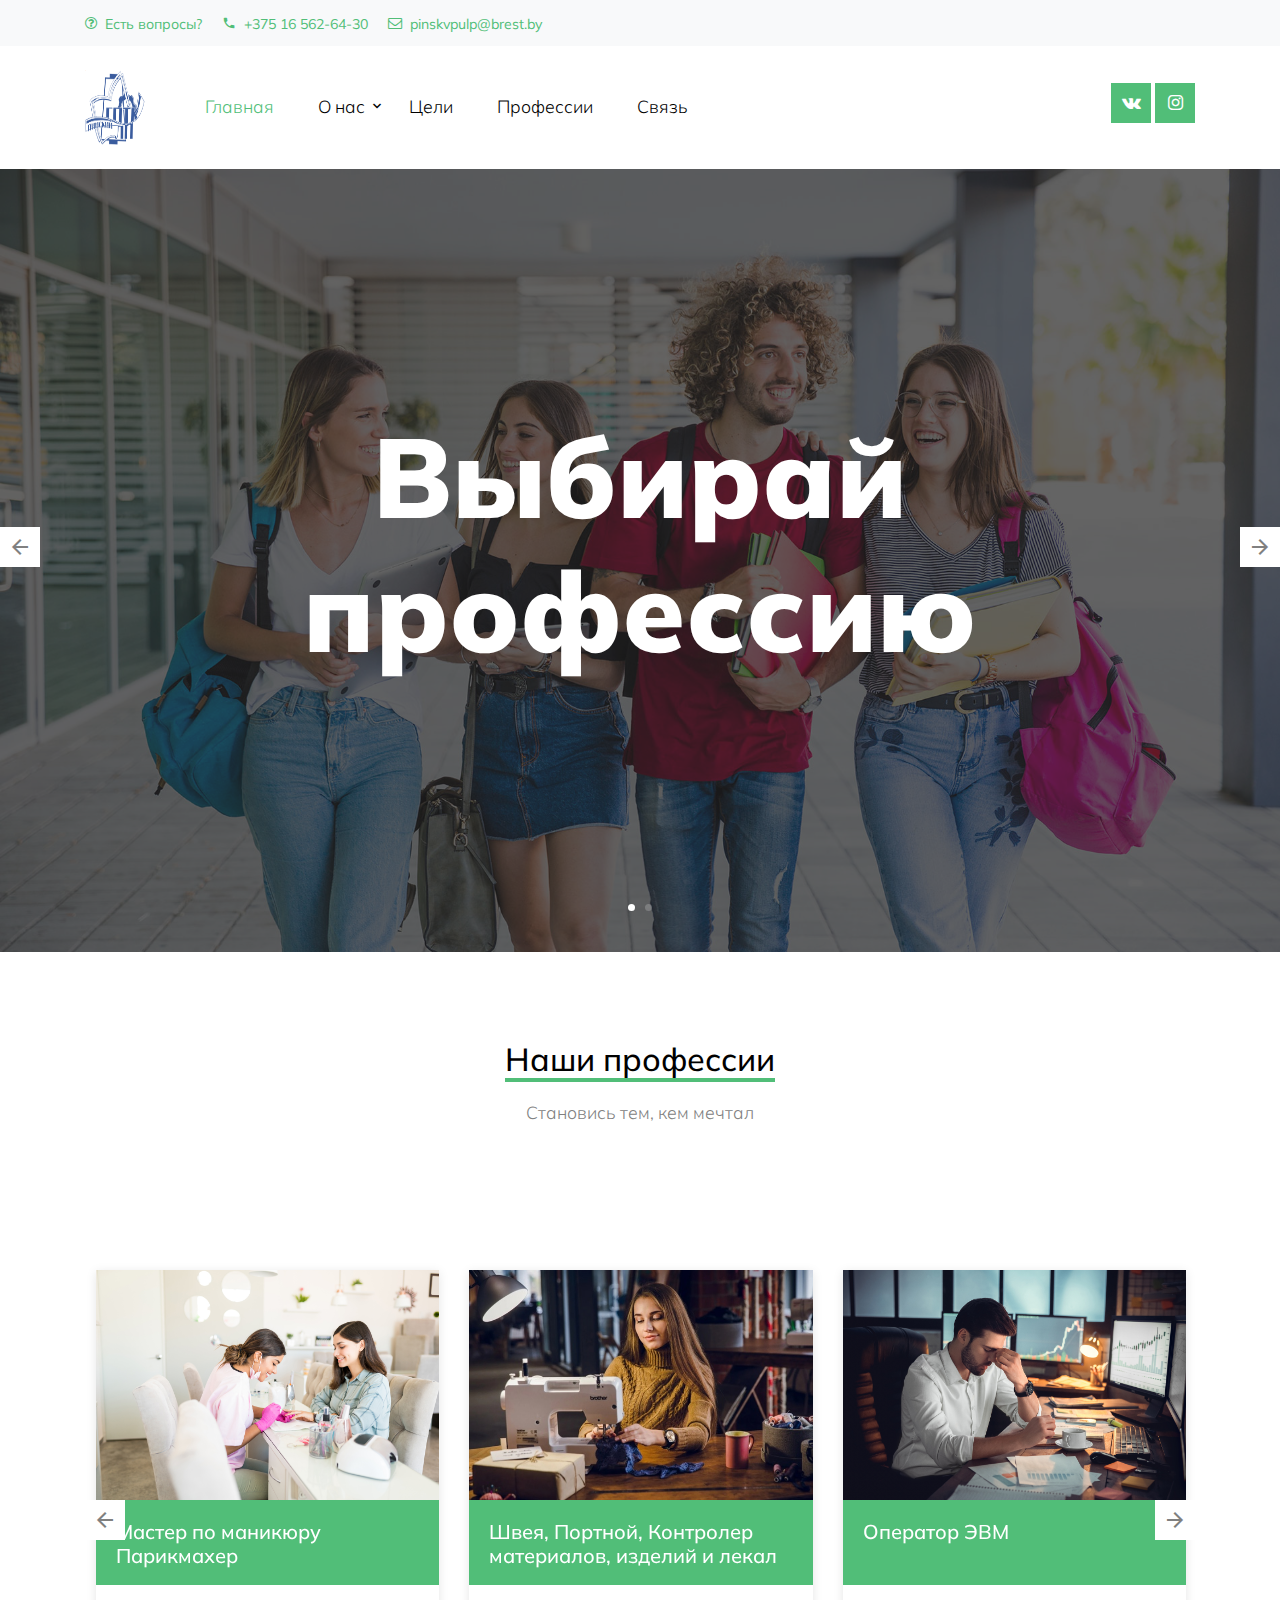
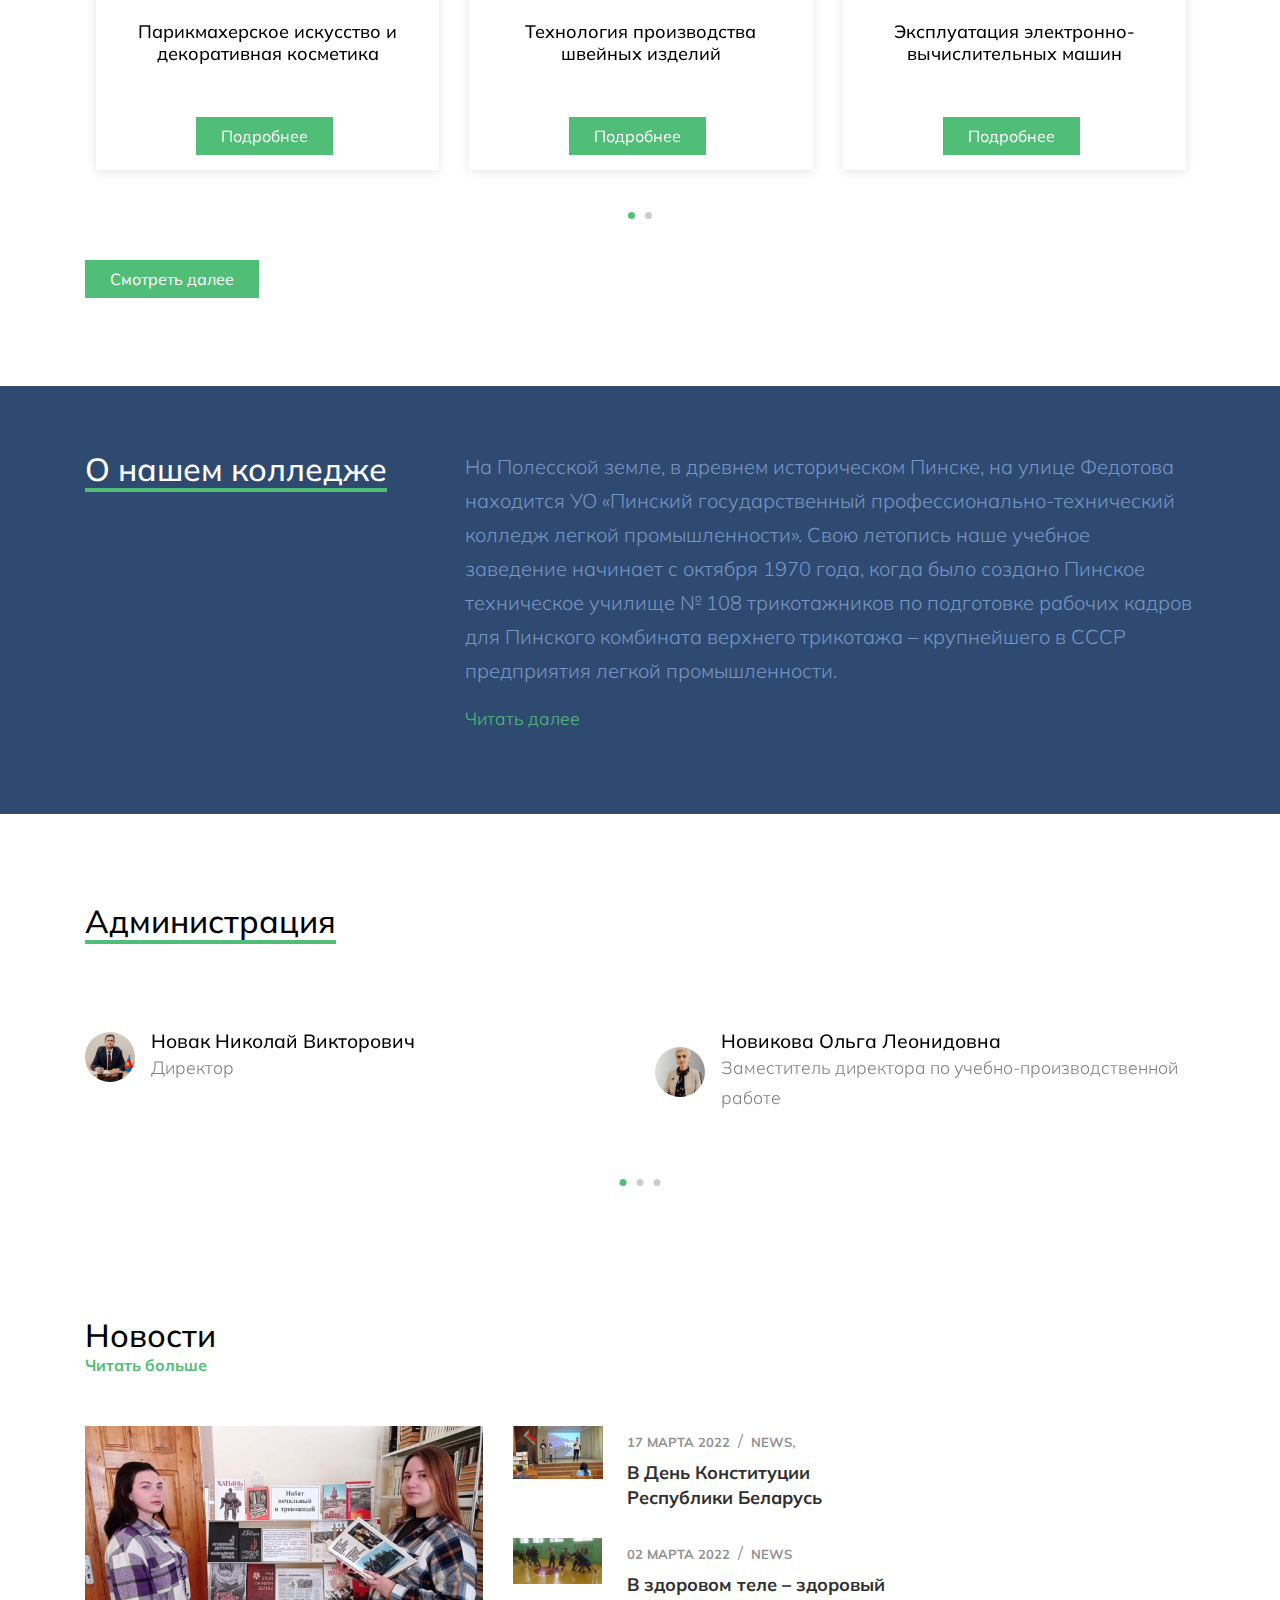
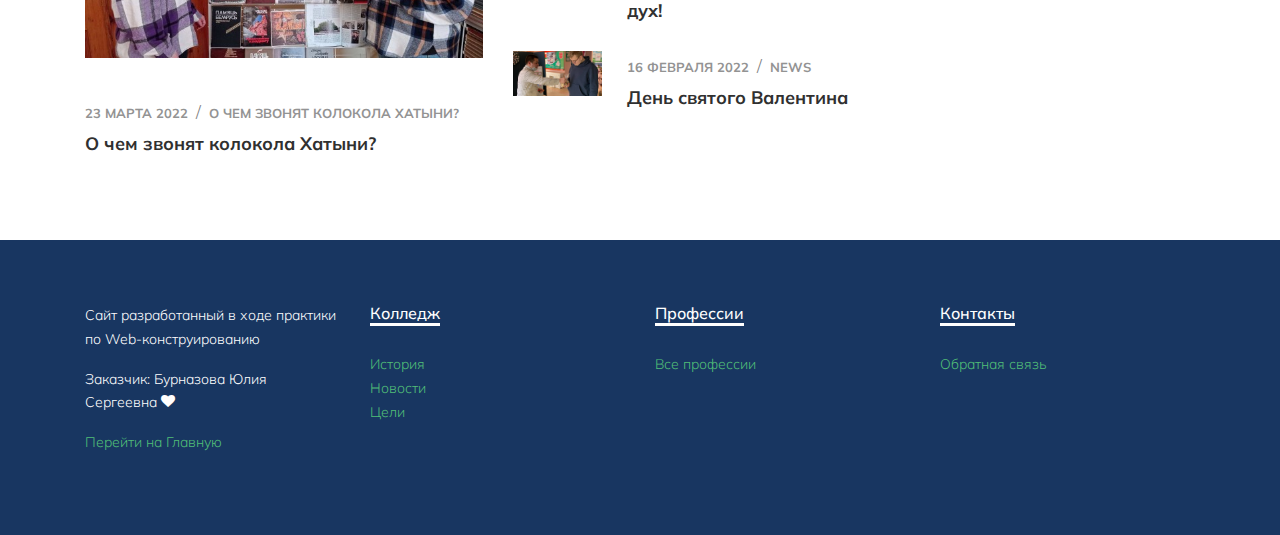
==== commit 2ba39234: "Add files via upload" ====
--- a/index.html
+++ b/index.html
@@ -43,6 +43,8 @@
       </div>
       <div class="site-mobile-menu-body"></div>
     </div>
+
+   
 
 
     <div class="py-2 bg-light">
@@ -233,6 +235,7 @@
                   </div>
       
               </div>
+              <br><br>
               <a href="courses.html" class="btn btn-primary rounded-0 px-4">Смотреть далее</a>
       
           </div>
--- a/css/style.css
+++ b/css/style.css
@@ -429,7 +429,7 @@
           text-decoration: none; }
   .site-mobile-menu .site-mobile-menu-body {
     overflow-y: scroll;
-    -webkit-overflow-scrolling: touch;
+    /* -webkit-overflow-scrolling: touch; */
     position: relative;
     padding: 0 20px 20px 20px;
     height: calc(100vh - 52px);
@@ -1103,6 +1103,13 @@
   display: block;
   height: 500px;
 }
+
+.cart-profid-с{
+  display: block;
+  height: 550px;
+}
+
+
 .course-btn{
   
   position: absolute;
